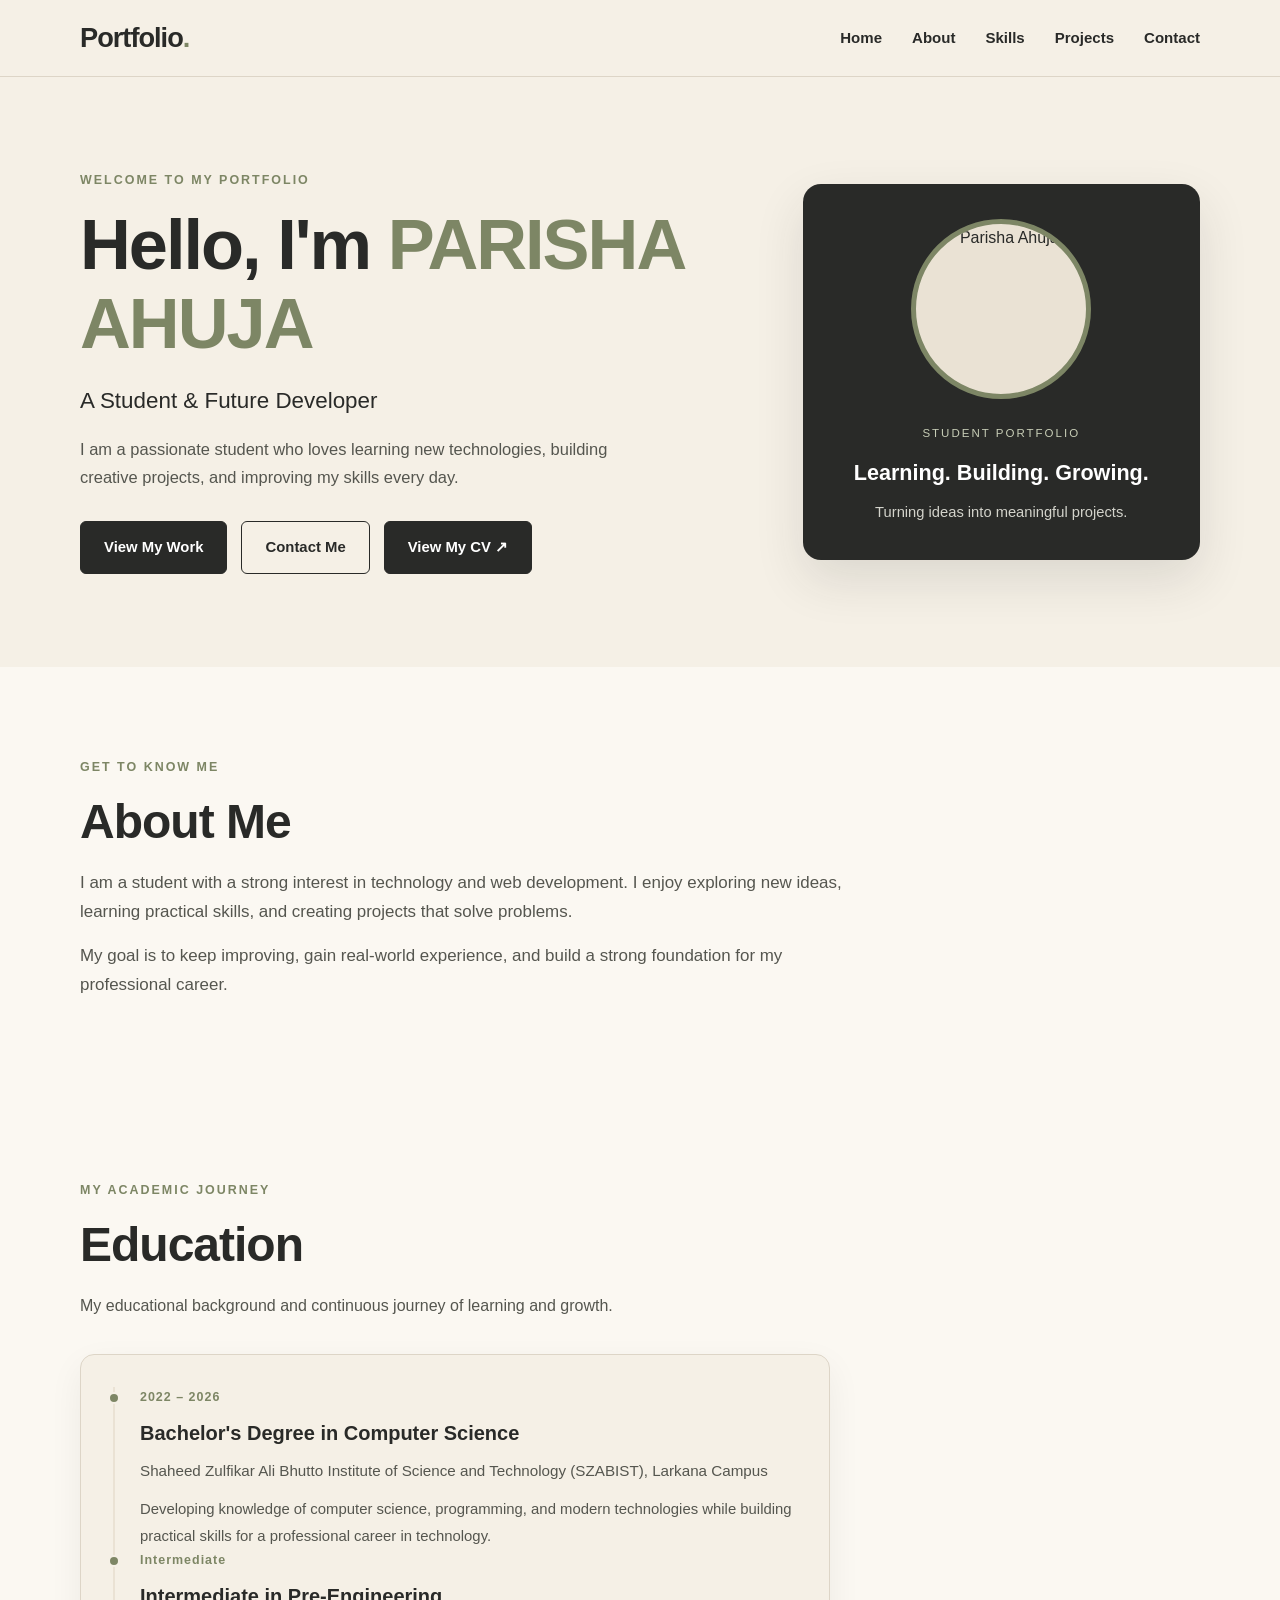
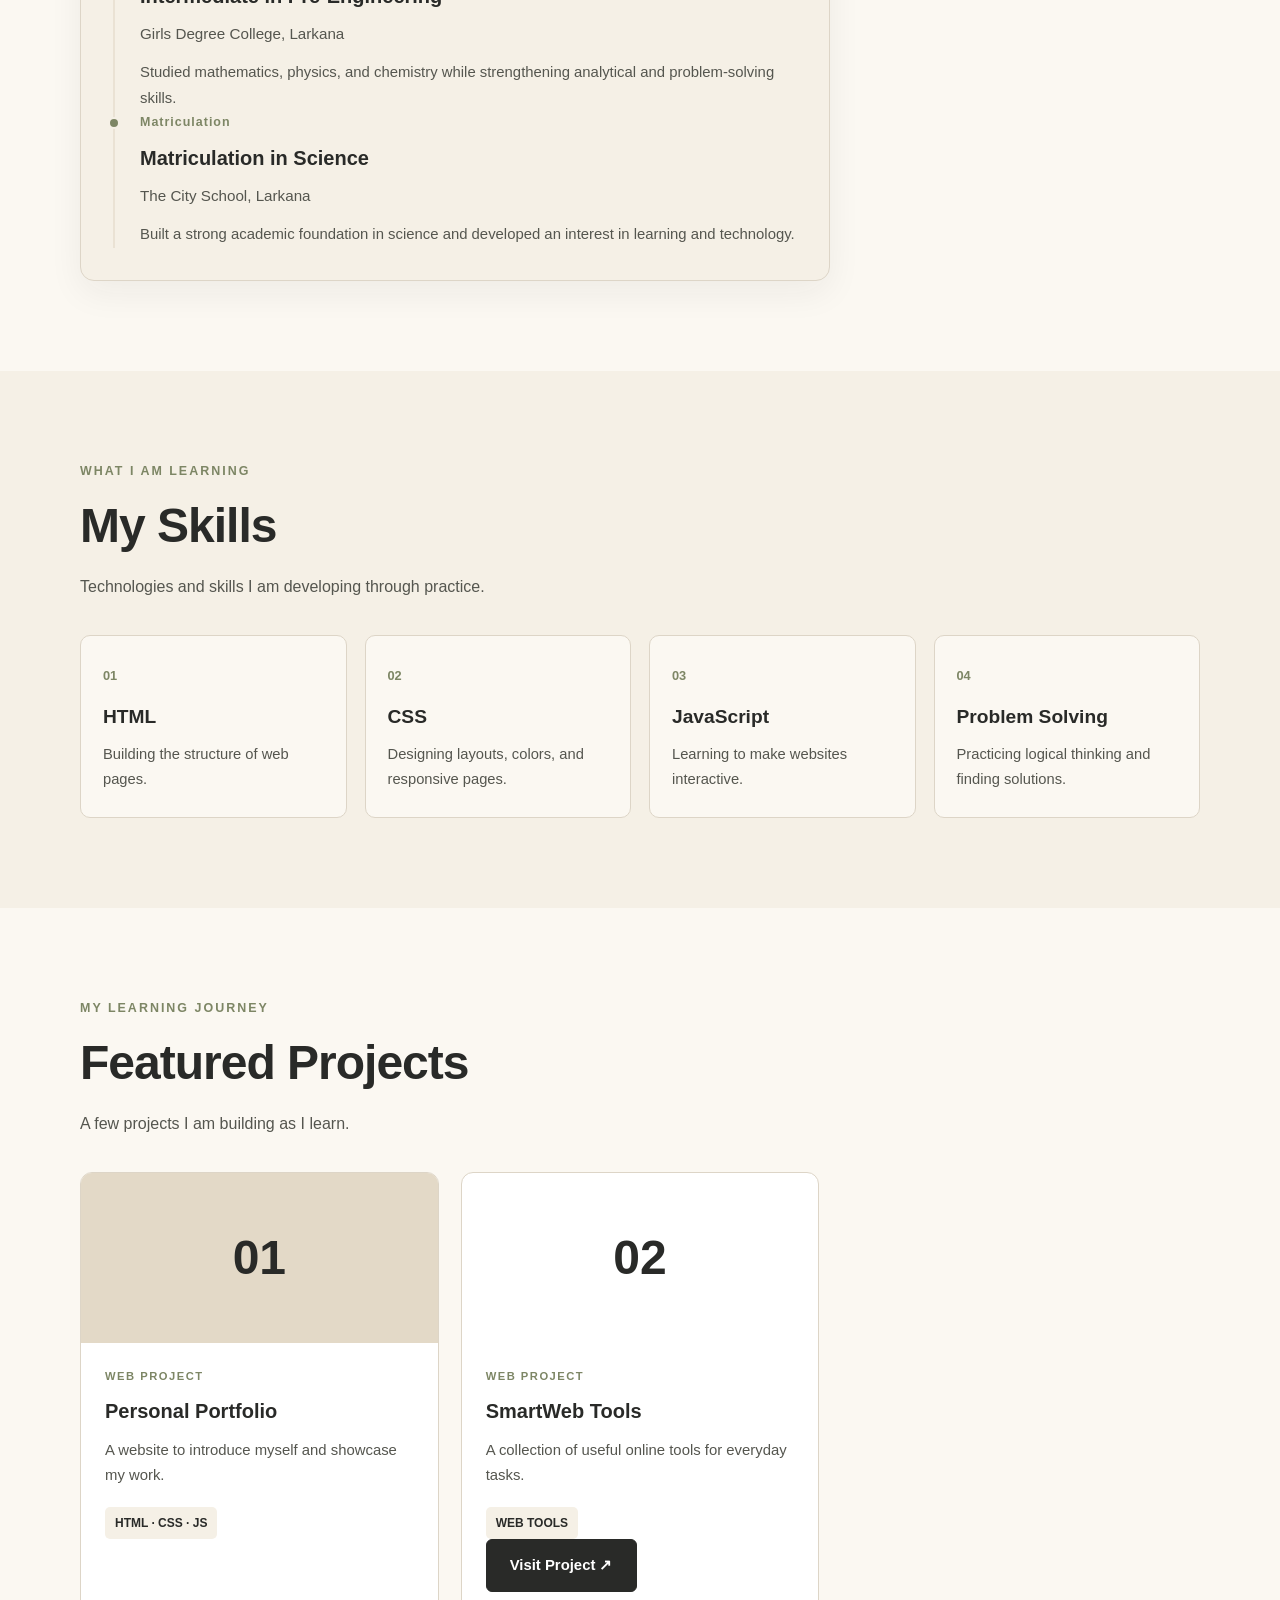
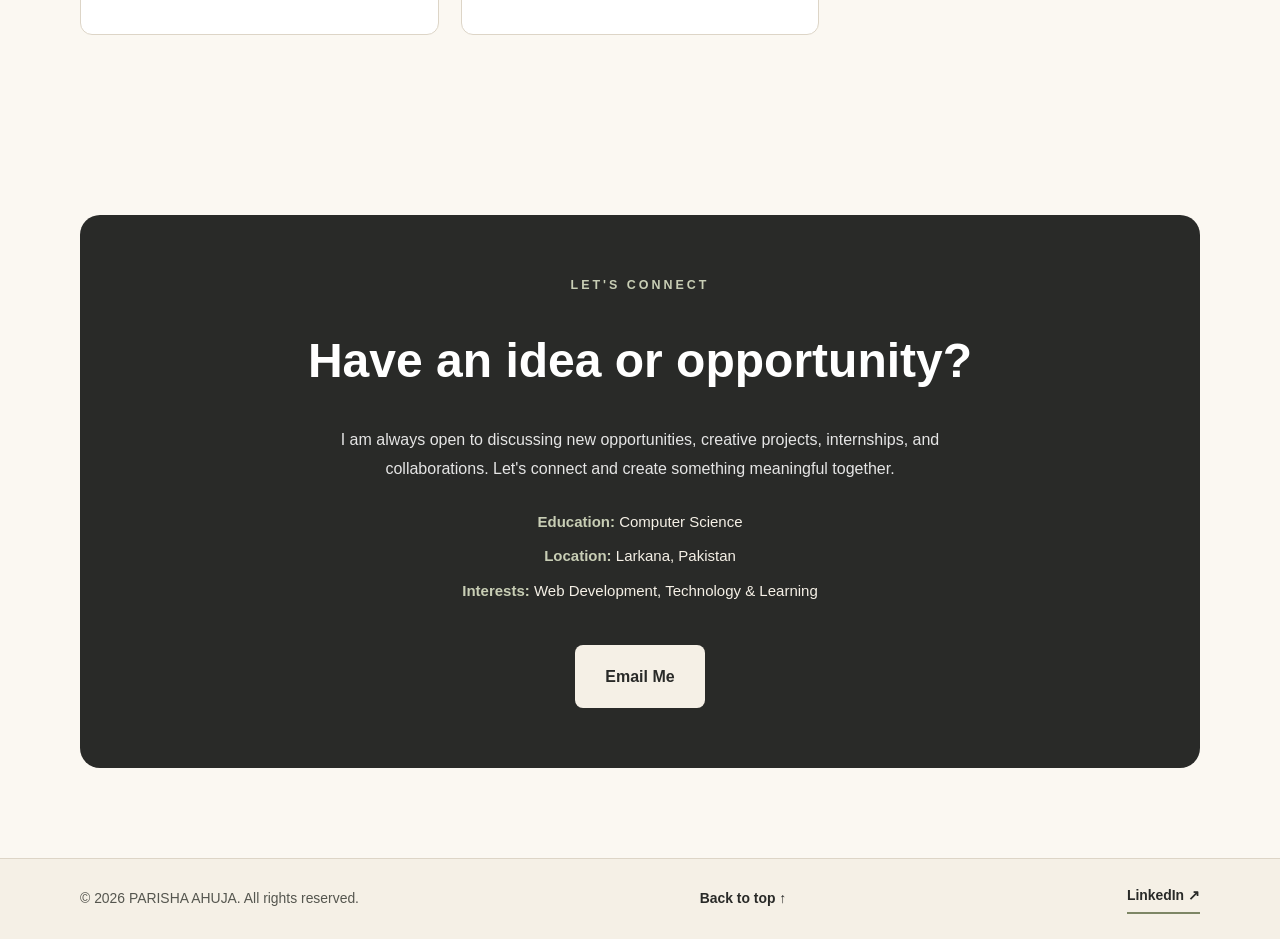
==== index.html @ 5fcaf06e "Update index.html" ====
<!DOCTYPE html>
<html lang="en">
<head>
  <meta charset="UTF-8">
  <meta name="viewport" content="width=device-width, initial-scale=1.0">

  <title>Your Name | Student Portfolio</title>
  <meta name="description" content="Welcome to my student portfolio. Explore my skills, projects and learning journey.">

  <link rel="stylesheet" href="style.css">
  <script src="script.js" defer></script>
</head>
<body>

  <!-- Navigation -->
  <header class="header">
    <nav class="navbar container">
      <a href="#home" class="logo">Portfolio<span>.</span></a>

      <button class="menu-toggle" id="menu-toggle"
        aria-label="Open navigation menu"
        aria-expanded="false"
        aria-controls="nav-links">
        ☰
      </button>

      <ul class="nav-links" id="nav-links">
        <li><a href="#home">Home</a></li>
        <li><a href="#about">About</a></li>
        <li><a href="#skills">Skills</a></li>
        <li><a href="#projects">Projects</a></li>
        <li><a href="#contact">Contact</a></li>
      </ul>
    </nav>
  </header>

  <main>
   

<!-- Hero Section -->
<section class="hero container" id="home">

  <div class="hero-content">
    <p class="eyebrow">WELCOME TO MY PORTFOLIO</p>

    <h1>Hello, I'm <span>PARISHA AHUJA</span></h1>

    <h2>A Student &amp; Future Developer</h2>

    <p class="hero-description">
      I am a passionate student who loves learning new technologies,
      building creative projects, and improving my skills every day.
    </p>

    <div class="hero-buttons">
      <a href="#projects" class="btn btn-dark">View My Work</a>

      <a href="#contact" class="btn btn-outline">Contact Me</a>

      
<a href="cv.pdf" class="btn btn-dark" target="_blank" rel="noopener noreferrer">
  View My CV ↗
</a>

    </div>
  </div>

  <div class="hero-card">
    <div class="profile-placeholder">
      <img
        src="images/profile.png"
        alt="Parisha Ahuja"
        class="profile-photo"
      >
    </div>

    <p class="card-label">STUDENT PORTFOLIO</p>
    <h3>Learning. Building. Growing.</h3>
    <p>Turning ideas into meaningful projects.</p>
  </div>

</section>


    <!-- About Section -->
    <section class="section section-light" id="about">
      <div class="container">
        <p class="eyebrow">GET TO KNOW ME</p>
        <h2 class="section-title">About Me</h2>

        <div class="about-content">
          <p>
            I am a student with a strong interest in technology and
            web development. I enjoy exploring new ideas, learning
            practical skills, and creating projects that solve problems.
          </p>
          <p>
            My goal is to keep improving, gain real-world experience,
            and build a strong foundation for my professional career.
          </p>
        </div>
      </div>
    </section>


    
<!-- Education Section -->

<section class="section section-light" id="education">
  <div class="container">

    <p class="eyebrow">MY ACADEMIC JOURNEY</p>
    <h2 class="section-title">Education</h2>
    <p class="section-intro">
      My educational background and continuous journey of learning and growth.
    </p>

    <div class="education-card">

      <!-- Bachelor's Degree -->
      <div class="education-item">
        <div class="education-dot"></div>

        <div class="education-details">
          <p class="education-period">2022 – 2026</p>

          <h3>Bachelor's Degree in Computer Science</h3>

          <p class="education-school">
            Shaheed Zulfikar Ali Bhutto Institute of Science and Technology (SZABIST),
            Larkana Campus
          </p>

          <p class="education-description">
            Developing knowledge of computer science, programming,
            and modern technologies while building practical skills
            for a professional career in technology.
          </p>
        </div>
      </div>

      <!-- Intermediate -->
      <div class="education-item">
        <div class="education-dot"></div>

        <div class="education-details">
          <p class="education-period">Intermediate</p>

          <h3>Intermediate in Pre-Engineering</h3>

          <p class="education-school">
            Girls Degree College, Larkana
          </p>

          <p class="education-description">
            Studied mathematics, physics, and chemistry while
            strengthening analytical and problem-solving skills.
          </p>
        </div>
      </div>

      <!-- Matriculation -->
      <div class="education-item">
        <div class="education-dot"></div>

        <div class="education-details">
          <p class="education-period">Matriculation</p>

          <h3>Matriculation in Science</h3>

          <p class="education-school">
            The City School, Larkana
          </p>

          <p class="education-description">
            Built a strong academic foundation in science and
            developed an interest in learning and technology.
          </p>
        </div>
      </div>

    </div>
  </div>
</section>



    <!-- Skills Section -->
    <section class="section container" id="skills">
      <p class="eyebrow">WHAT I AM LEARNING</p>
      <h2 class="section-title">My Skills</h2>
      <p class="section-intro">
        Technologies and skills I am developing through practice.
      </p>

      <div class="skills-grid">
        <article class="skill-card">
          <span class="skill-number">01</span>
          <h3>HTML</h3>
          <p>Building the structure of web pages.</p>
        </article>

        <article class="skill-card">
          <span class="skill-number">02</span>
          <h3>CSS</h3>
          <p>Designing layouts, colors, and responsive pages.</p>
        </article>

        <article class="skill-card">
          <span class="skill-number">03</span>
          <h3>JavaScript</h3>
          <p>Learning to make websites interactive.</p>
        </article>

        <article class="skill-card">
          <span class="skill-number">04</span>
          <h3>Problem Solving</h3>
          <p>Practicing logical thinking and finding solutions.</p>
        </article>
      </div>
    </section>

    <!-- Projects Section -->
    <section class="section section-light" id="projects">
      <div class="container">
        <p class="eyebrow">MY LEARNING JOURNEY</p>
        <h2 class="section-title">Featured Projects</h2>
        <p class="section-intro">
          A few projects I am building as I learn.
        </p>

        <div class="projects-grid">
          <article class="project-card">
            <div class="project-visual visual-one">01</div>
            <div class="project-info">
              <p class="project-type">WEB PROJECT</p>
              <h3>Personal Portfolio</h3>
              <p>A website to introduce myself and showcase my work.</p>
              <span class="project-tag">HTML · CSS · JS</span>
            </div>
          </article>

<article class="project-card">
  <div class="project-visual visual-four">02</div>
  <div class="project-info">
    <p class="project-type">WEB PROJECT</p>
    <h3>SmartWeb Tools</h3>
    <p>A collection of useful online tools for everyday tasks.</p>
    <span class="project-tag">WEB TOOLS</span>
    <p>
      <a href="https://smarttoolweb.netlify.app/"
         target="_blank"
         rel="noopener noreferrer"
         class="btn btn-dark">
        Visit Project ↗
      </a>
    </p>
  </div>
</article>

          </article>
        </div>
      </div>
    </section>

   
<!-- Contact Section -->
<section class="section section-light" id="contact">
  <div class="container">

    <div class="contact-box">
      <p class="eyebrow">LET'S CONNECT</p>

      <h2>Have an idea or opportunity?</h2>

      <p class="contact-description">
        I am always open to discussing new opportunities,
        creative projects, internships, and collaborations.
        Let's connect and create something meaningful together.
      </p>

      <div class="contact-details">
        <p><strong>Education:</strong> Computer Science</p>
        <p><strong>Location:</strong> Larkana, Pakistan</p>
        <p><strong>Interests:</strong> Web Development, Technology & Learning</p>
      </div>

      <a href="mailto:parishaahuja8@gmail.com" class="contact-button">
        Email Me
      </a>
    </div>

  </div>
</section>

  </main>

  <!-- Footer -->
  <footer class="footer">
    <div class="container footer-content">
      <p>© <span id="year"></span> PARISHA AHUJA. All rights reserved.</p>
      <a href="#home">Back to top ↑</a>
      
<a
  href="https://www.linkedin.com/in/parisha-ahuja-782a882a6"
  target="_blank"
  rel="noopener noreferrer"
  class="social-link"
>
  LinkedIn ↗
</a>

    </div>
  </footer>

</body>
</html>
---- style.css ----
/* ---------- Color Palette ---------- */
:root {
  --cream: #F5F0E6;
  --cream-dark: #EAE2D4;
  --charcoal: #292A28;
  --text: #55564F;
  --olive: #7D8665;
  --white: #FFFFFF;
  --border: #DDD5C7;
}

/* ---------- Basic Reset ---------- */
* {
  margin: 0;
  padding: 0;
  box-sizing: border-box;
}

html {
  scroll-behavior: smooth;
  scroll-padding-top: 85px;
}

body {
  font-family: Arial, Helvetica, sans-serif;
  background: var(--cream);
  color: var(--charcoal);
  line-height: 1.7;
}

a {
  color: inherit;
  text-decoration: none;
}

ul {
  list-style: none;
}

.container {
  width: min(1120px, 90%);
  margin: 0 auto;
}

.section {
  padding: 90px 0;
}

.section-light {
  background: #FBF8F2;
}

/* ---------- Navigation ---------- */
.header {
  position: sticky;
  top: 0;
  z-index: 100;
  background: rgba(245, 240, 230, 0.96);
  border-bottom: 1px solid var(--border);
}

.navbar {
  min-height: 76px;
  display: flex;
  align-items: center;
  justify-content: space-between;
  gap: 24px;
}

.logo {
  font-size: 1.7rem;
  font-weight: 800;
  letter-spacing: -1px;
}

.logo span,
.hero h1 span {
  color: var(--olive);
}

.nav-links {
  display: flex;
  align-items: center;
  gap: 30px;
}

.nav-links a {
  font-size: 0.94rem;
  font-weight: 600;
  transition: color 0.2s;
}

.nav-links a:hover {
  color: var(--olive);
}

.menu-toggle {
  display: none;
  background: none;
  border: 0;
  font-size: 1.8rem;
  color: var(--charcoal);
  cursor: pointer;
}

/* ---------- Hero ---------- */
.hero {
  min-height: 590px;
  display: grid;
  grid-template-columns: 1.25fr 0.75fr;
  align-items: center;
  gap: 60px;
  padding-top: 65px;
  padding-bottom: 65px;
}

.eyebrow {
  color: var(--olive);
  font-size: 0.78rem;
  font-weight: 800;
  letter-spacing: 2px;
  margin-bottom: 15px;
}

.hero h1 {
  font-size: clamp(2.7rem, 5.5vw, 4.6rem);
  line-height: 1.12;
  letter-spacing: -2px;
  margin-bottom: 18px;
}

.hero h2 {
  font-size: 1.4rem;
  font-weight: 500;
  margin-bottom: 15px;
}

.hero-description {
  max-width: 540px;
  color: var(--text);
  font-size: 1.03rem;
}

.hero-buttons {
  display: flex;
  flex-wrap: wrap;
  gap: 14px;
  margin-top: 30px;
}

.btn {
  display: inline-flex;
  justify-content: center;
  align-items: center;
  padding: 13px 23px;
  border-radius: 6px;
  font-size: 0.93rem;
  font-weight: 700;
  border: 1px solid var(--charcoal);
  transition: transform 0.2s, background 0.2s;
}

.btn:hover {
  transform: translateY(-2px);
}

.btn-dark {
  background: var(--charcoal);
  color: var(--white);
}

.btn-dark:hover {
  background: var(--olive);
  border-color: var(--olive);
}

.btn-outline {
  background: transparent;
}

.btn-outline:hover {
  background: var(--cream-dark);
}

/* ---------- Profile Card ---------- */
.hero-card {
  background: var(--charcoal);
  color: var(--white);
  border-radius: 18px;
  padding: 35px;
  text-align: center;
  box-shadow: 0 20px 50px rgba(41, 42, 40, 0.12);
}

.profile-placeholder {
  width: 155px;
  height: 155px;
  margin: 0 auto 25px;
  border-radius: 50%;
  display: grid;
  place-items: center;
  background: var(--cream-dark);
  color: var(--charcoal);
  border: 6px solid rgba(255, 255, 255, 0.12);
}
.profile-placeholder {
  width: 180px;
  height: 180px;
  margin: 0 auto 25px;
  border-radius: 50%;
  overflow: hidden;
  background: var(--cream-dark);
  border: 5px solid var(--olive);
}

.profile-photo {
  width: 100%;
  height: 100%;
  display: block;
  object-fit: cover;
  object-position: center;
}
.profile-placeholder span {
  font-size: 3rem;
  font-weight: 800;
}

.card-label {
  color: #C7CDB6;
  font-size: 0.72rem;
  letter-spacing: 2px;
  margin-bottom: 12px;
}

.hero-card h3 {
  font-size: 1.35rem;
  margin-bottom: 8px;
}

.hero-card > p:last-child {
  color: #D3D3CB;
  font-size: 0.92rem;
}

/* ---------- Section Headings ---------- */
.section-title {
  font-size: clamp(2rem, 4vw, 3rem);
  line-height: 1.2;
  letter-spacing: -1px;
  margin-bottom: 18px;
}

.section-intro {
  color: var(--text);
  margin-bottom: 35px;
}

/* ---------- About ---------- */
.about-content {
  max-width: 780px;
  color: var(--text);
  font-size: 1.06rem;
}

.about-content p + p {
  margin-top: 16px;
}

/* ---------- Skills ---------- */
.skills-grid {
  display: grid;
  grid-template-columns: repeat(4, minmax(0, 1fr));
  gap: 18px;
}

.skill-card {
  padding: 25px 22px;
  border: 1px solid var(--border);
  background: #FBF8F2;
  border-radius: 10px;
  transition: transform 0.2s, box-shadow 0.2s;
}

.skill-card:hover,
.project-card:hover {
  transform: translateY(-5px);
  box-shadow: 0 14px 35px rgba(41, 42, 40, 0.08);
}

.skill-number {
  color: var(--olive);
  font-size: 0.8rem;
  font-weight: 800;
}

.skill-card h3 {
  margin: 13px 0 8px;
  font-size: 1.2rem;
}

.skill-card p {
  color: var(--text);
  font-size: 0.92rem;
}

/* ---------- Projects ---------- */
.projects-grid {
  display: grid;
  grid-template-columns: repeat(3, minmax(0, 1fr));
  gap: 22px;
}

.project-card {
  overflow: hidden;
  background: var(--white);
  border: 1px solid var(--border);
  border-radius: 12px;
  transition: transform 0.2s, box-shadow 0.2s;
}

.project-visual {
  min-height: 170px;
  display: grid;
  place-items: center;
  font-size: 3rem;
  font-weight: 800;
  color: var(--charcoal);
}

.visual-one {
  background: #E3D9C7;
}

.visual-two {
  background: #DDE0D2;
}

.visual-three {
  background: #E8D9D0;
}

.project-info {
  padding: 24px;
}

.project-type {
  font-size: 0.7rem;
  font-weight: 800;
  color: var(--olive);
  letter-spacing: 1.5px;
  margin-bottom: 8px;
}

.project-info h3 {
  font-size: 1.25rem;
  margin-bottom: 10px;
}

.project-info > p:not(.project-type) {
  color: var(--text);
  font-size: 0.93rem;
  margin-bottom: 18px;
}

.project-tag {
  display: inline-block;
  background: var(--cream);
  padding: 6px 10px;
  border-radius: 5px;
  font-size: 0.75rem;
  font-weight: 700;
}

/* ---------- Contact ---------- */
.contact-panel {
  padding: 55px 30px;
  border-radius: 16px;
  background: var(--charcoal);
  color: var(--white);
  text-align: center;
}

.contact-panel .eyebrow {
  color: #C7CDB6;
}

.contact-panel h2 {
  font-size: clamp(1.8rem, 4vw, 2.7rem);
  line-height: 1.25;
  margin-bottom: 15px;
}

.contact-panel > p:not(.eyebrow) {
  color: #D3D3CB;
  margin-bottom: 25px;
}

.btn-light {
  background: var(--cream);
  color: var(--charcoal);
  border-color: var(--cream);
}

.btn-light:hover {
  background: #FFFFFF;
}

/* ---------- Footer ---------- */
.footer {
  border-top: 1px solid var(--border);
  padding: 25px 0;
}

.footer-content {
  display: flex;
  justify-content: space-between;
  align-items: center;
  gap: 16px;
  color: var(--text);
  font-size: 0.87rem;
}

.footer a {
  color: var(--charcoal);
  font-weight: 700;
}

/* ---------- Tablet ---------- */
@media (max-width: 900px) {
  .hero {
    grid-template-columns: 1fr 0.8fr;
    gap: 30px;
  }

  .hero-card {
    padding: 25px 18px;
  }

  .skills-grid {
    grid-template-columns: repeat(2, minmax(0, 1fr));
  }

  .projects-grid {
    grid-template-columns: repeat(2, minmax(0, 1fr));
  }
}

/* ---------- Mobile ---------- */
@media (max-width: 640px) {
  .section {
    padding: 65px 0;
  }

  .navbar {
    min-height: 68px;
  }

  .menu-toggle {
    display: block;
  }

  .nav-links {
    display: none;
    position: absolute;
    top: 68px;
    left: 0;
    right: 0;
    padding: 20px 5%;
    background: var(--cream);
    border-bottom: 1px solid var(--border);
    flex-direction: column;
    align-items: flex-start;
    gap: 18px;
  }

  .nav-links.open {
    display: flex;
  }

  .hero {
    min-height: auto;
    grid-template-columns: 1fr;
    gap: 35px;
    padding-top: 60px;
    padding-bottom: 60px;
  }

  .hero h1 {
    letter-spacing: -1px;
  }

  .hero-card {
    max-width: 380px;
    width: 100%;
    margin: 0 auto;
  }

  .skills-grid,
  .projects-grid {
    grid-template-columns: 1fr;
  }

  .project-visual {
    min-height: 145px;
  }

  .contact-panel {
    padding: 40px 22px;
  }

  .footer-content {
    flex-direction: column;
    text-align: center;
  }
}

/* ---------- Reduced Motion ---------- */
@media (prefers-reduced-motion: reduce) {
  html {
    scroll-behavior: auto;
  }

  *,
  *::before,
  *::after {
    transition-duration: 0.01ms !important;
  }
}




/* ---------- Education Section ---------- */
#education .education-card {
  max-width: 750px;
  padding: 32px;
  background: var(--cream);
  border: 1px solid var(--border);
  border-radius: 14px;
  box-shadow: 0 12px 35px rgba(41, 42, 40, 0.06);
}

#education .education-item {
  position: relative;
  padding-left: 25px;
  border-left: 2px solid var(--cream-dark);
}

#education .education-dot {
  position: absolute;
  top: 5px;
  left: -7px;
  width: 12px;
  height: 12px;
  border-radius: 50%;
  background: var(--olive);
  border: 2px solid var(--cream);
}

#education .education-period {
  margin-bottom: 8px;
  color: var(--olive);
  font-size: 0.78rem;
  font-weight: 800;
  letter-spacing: 1px;
}

#education .education-details h3 {
  margin-bottom: 8px;
  font-size: 1.25rem;
  color: var(--charcoal);
}

#education .education-school {
  margin-bottom: 12px;
  color: var(--text);
  font-size: 0.95rem;
}

#education .education-description {
  color: var(--text);
  font-size: 0.93rem;
  line-height: 1.8;
}

@media (max-width: 640px) {
  #education .education-card {
    padding: 24px 20px;
  }
}


/* Additional Contact Details */
.contact-details {
  margin: 24px auto;
  color: #F5F0E6;
  line-height: 1.9;
  font-size: 15px;
}

.contact-details p {
  margin: 6px 0;
}

.contact-details strong {
  color: #C8CEB5;
}

.contact-description {
  max-width: 650px;
  margin: 20px auto;
  line-height: 1.8;
}


/* Contact Section Fix */
#contact .contact-box {
  background-color: #292A28;
  color: #F5F0E6;
  text-align: center;
  padding: 60px 30px;
  border-radius: 20px;
  width: 100%;
  box-sizing: border-box;
}

#contact .contact-box .eyebrow {
  color: #C8CEB5;
  letter-spacing: 3px;
  font-weight: bold;
}

#contact .contact-box h2 {
  color: #FFFFFF;
  font-size: clamp(28px, 4vw, 48px);
  margin: 24px 0;
}

#contact .contact-box .contact-description {
  color: #E5E5E5;
  max-width: 700px;
  margin: 20px auto;
  line-height: 1.8;
}

#contact .contact-details {
  color: #F5F0E6;
  margin: 24px auto;
  line-height: 1.9;
}

#contact .contact-details strong {
  color: #C8CEB5;
}

#contact .contact-box .contact-button {
  display: inline-block;
  background: #F5F0E6;
  color: #292A28;
  text-decoration: none;
  padding: 18px 30px;
  border-radius: 8px;
  font-weight: bold;
  margin-top: 16px;
  transition: 0.3s ease;
}

#contact .contact-box .contact-button:hover {
  background: #C8CEB5;
  transform: translateY(-2px);
}

@media (max-width: 600px) {
  #contact .contact-box {
    padding: 40px 20px;
  }

  #contact .contact-box h2 {
    font-size: 30px;
  }
}



.social-link {
  display: inline-block;
  color: #292A28;
  font-weight: 600;
  text-decoration: none;
  border-bottom: 2px solid #7D8665;
  padding-bottom: 4px;
  transition: 0.3s ease;
}

.social-link:hover {
  color: #7D8665;
}
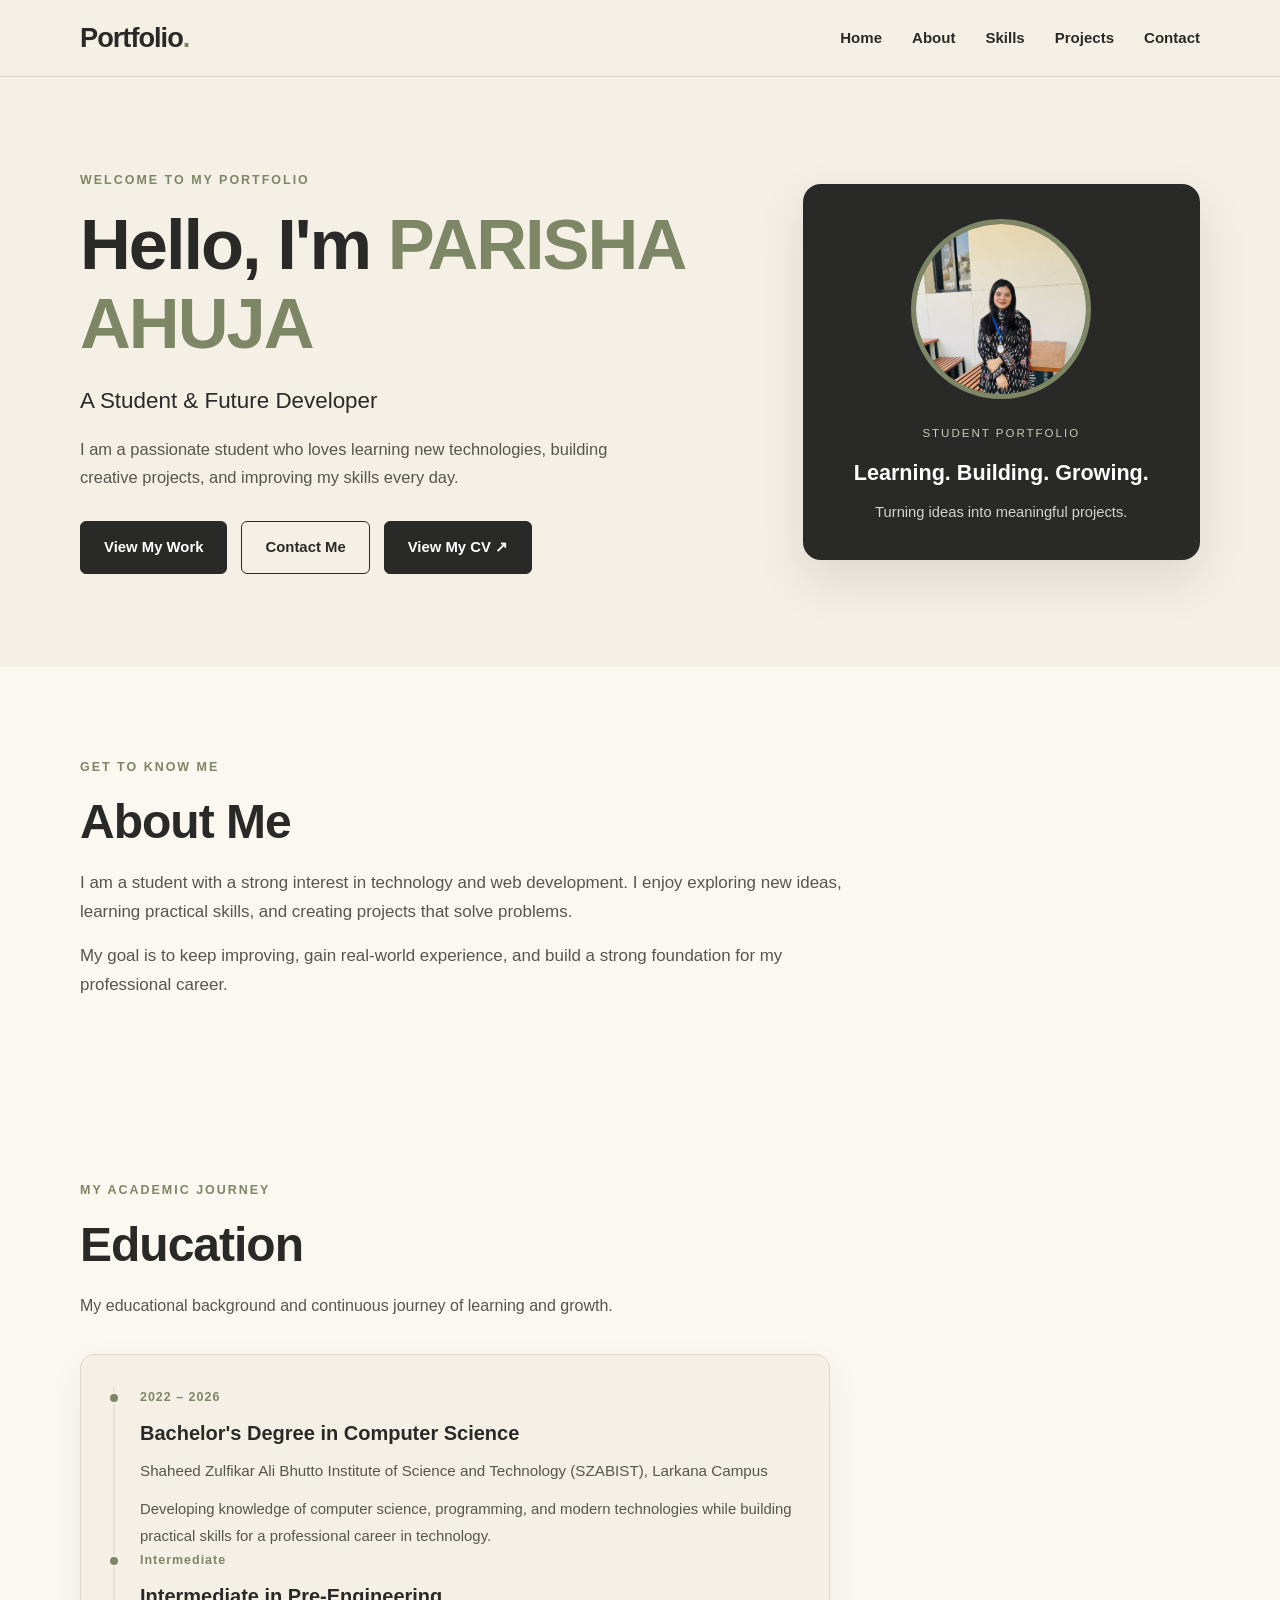
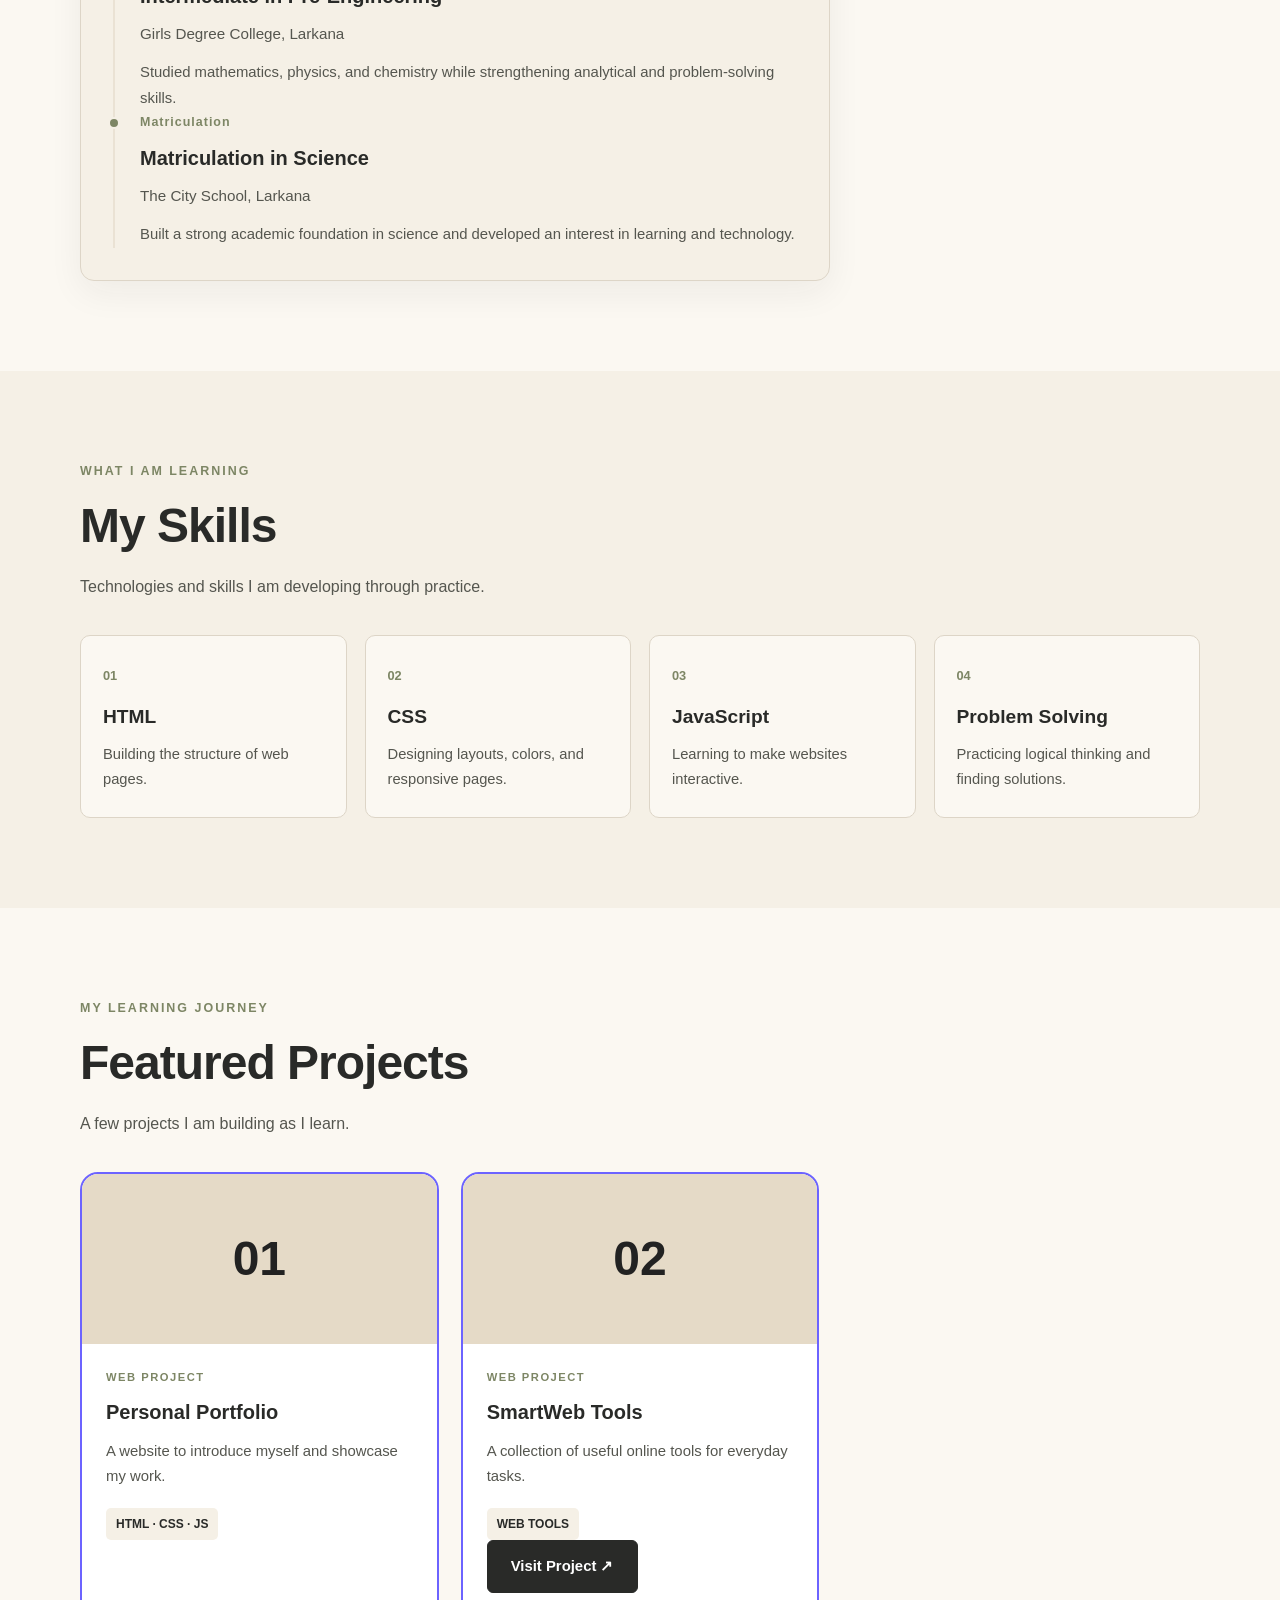
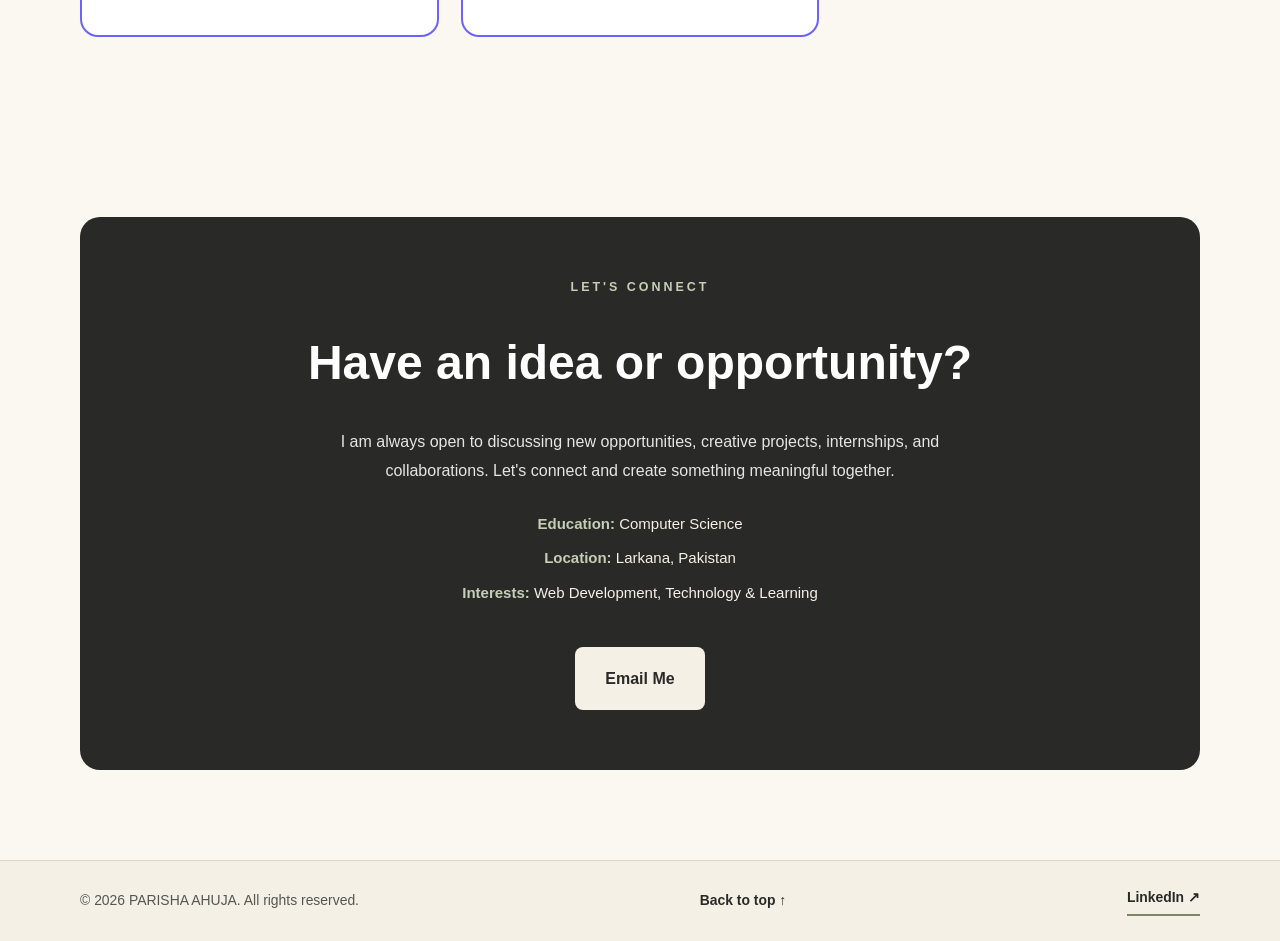
==== commit b9123c9e: "Restore index.html content" ====
--- a/index.html
+++ b/index.html
@@ -69,7 +69,7 @@
   <div class="hero-card">
     <div class="profile-placeholder">
       <img
-        src="images/profile.png"
+        src="profile.png"
         alt="Parisha Ahuja"
         class="profile-photo"
       >
--- a/style.css
+++ b/style.css
@@ -105,6 +105,8 @@
 }
 
 /* ---------- Hero ---------- */
+
+
 .hero {
   min-height: 590px;
   display: grid;
@@ -114,6 +116,18 @@
   padding-top: 65px;
   padding-bottom: 65px;
 }
+
+.hero-content {
+  grid-column: 1;
+  min-width: 0;
+}
+
+.hero-card {
+  grid-column: 2;
+  width: 100%;
+  min-width: 0;
+}
+
 
 .eyebrow {
   color: var(--olive);
@@ -696,3 +710,20 @@
 .social-link:hover {
   color: #7D8665;
 }
+
+
+/* Dono project cards ka same design */
+.project-card {
+  background-color: #ffffff;
+  border: 2px solid #6c63ff;
+  border-radius: 18px;
+}
+
+/* Dono project numbers ka same background */
+.visual-one,
+.visual-two,
+.visual-three,
+.visual-four {
+  background-color: #e5dac7;
+  color: #222222;
+}
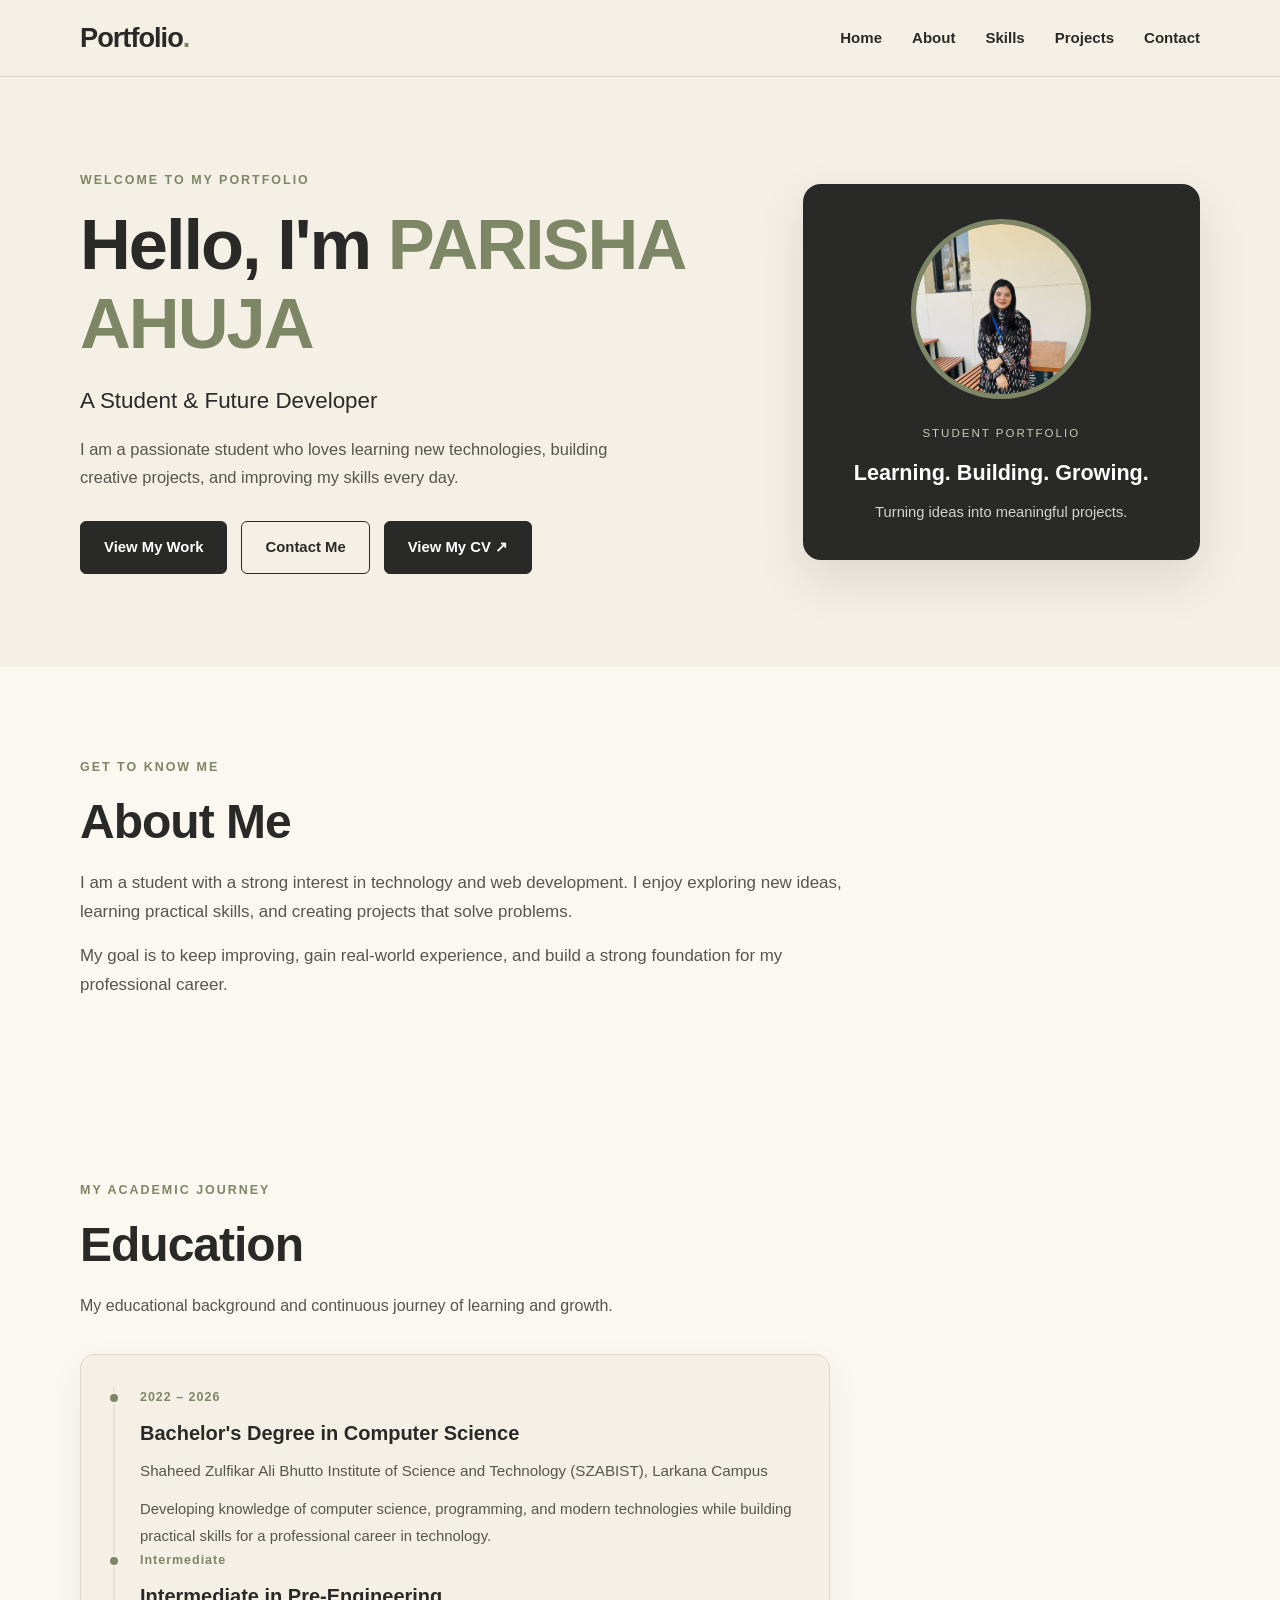
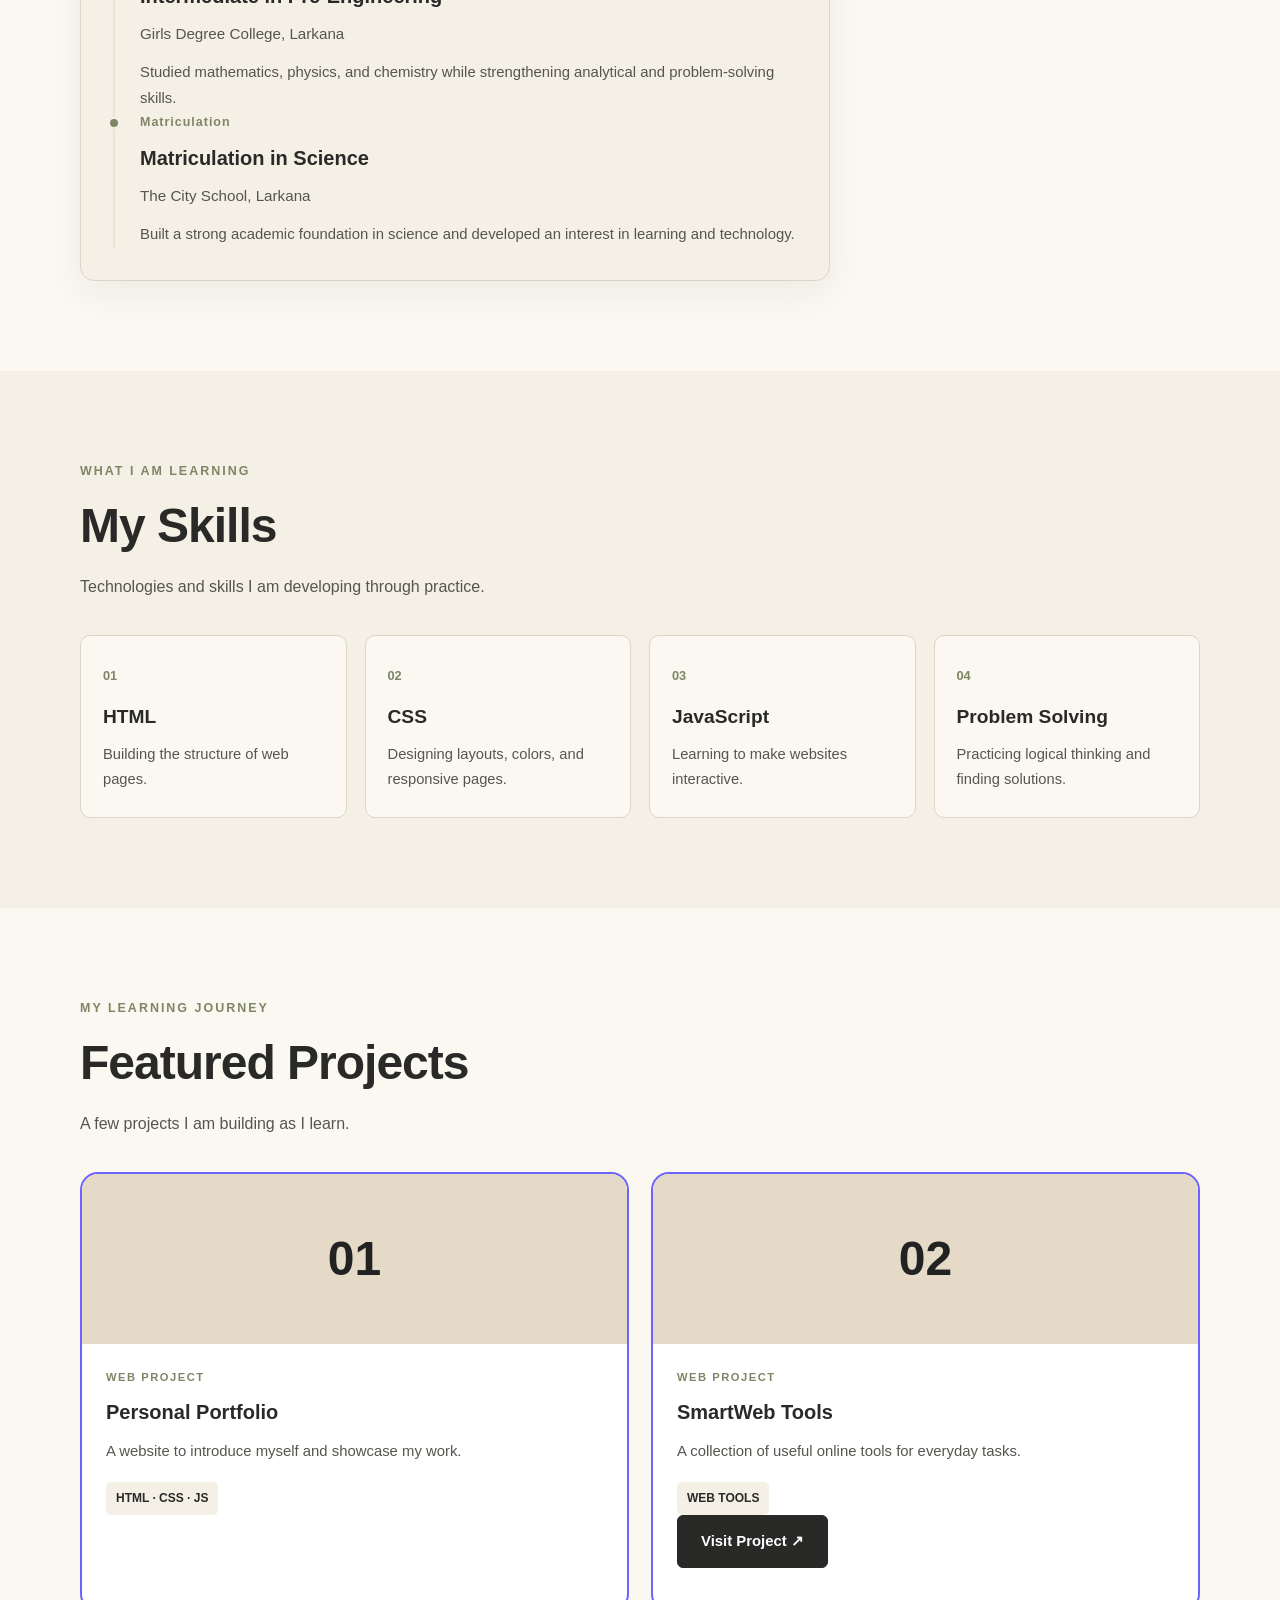
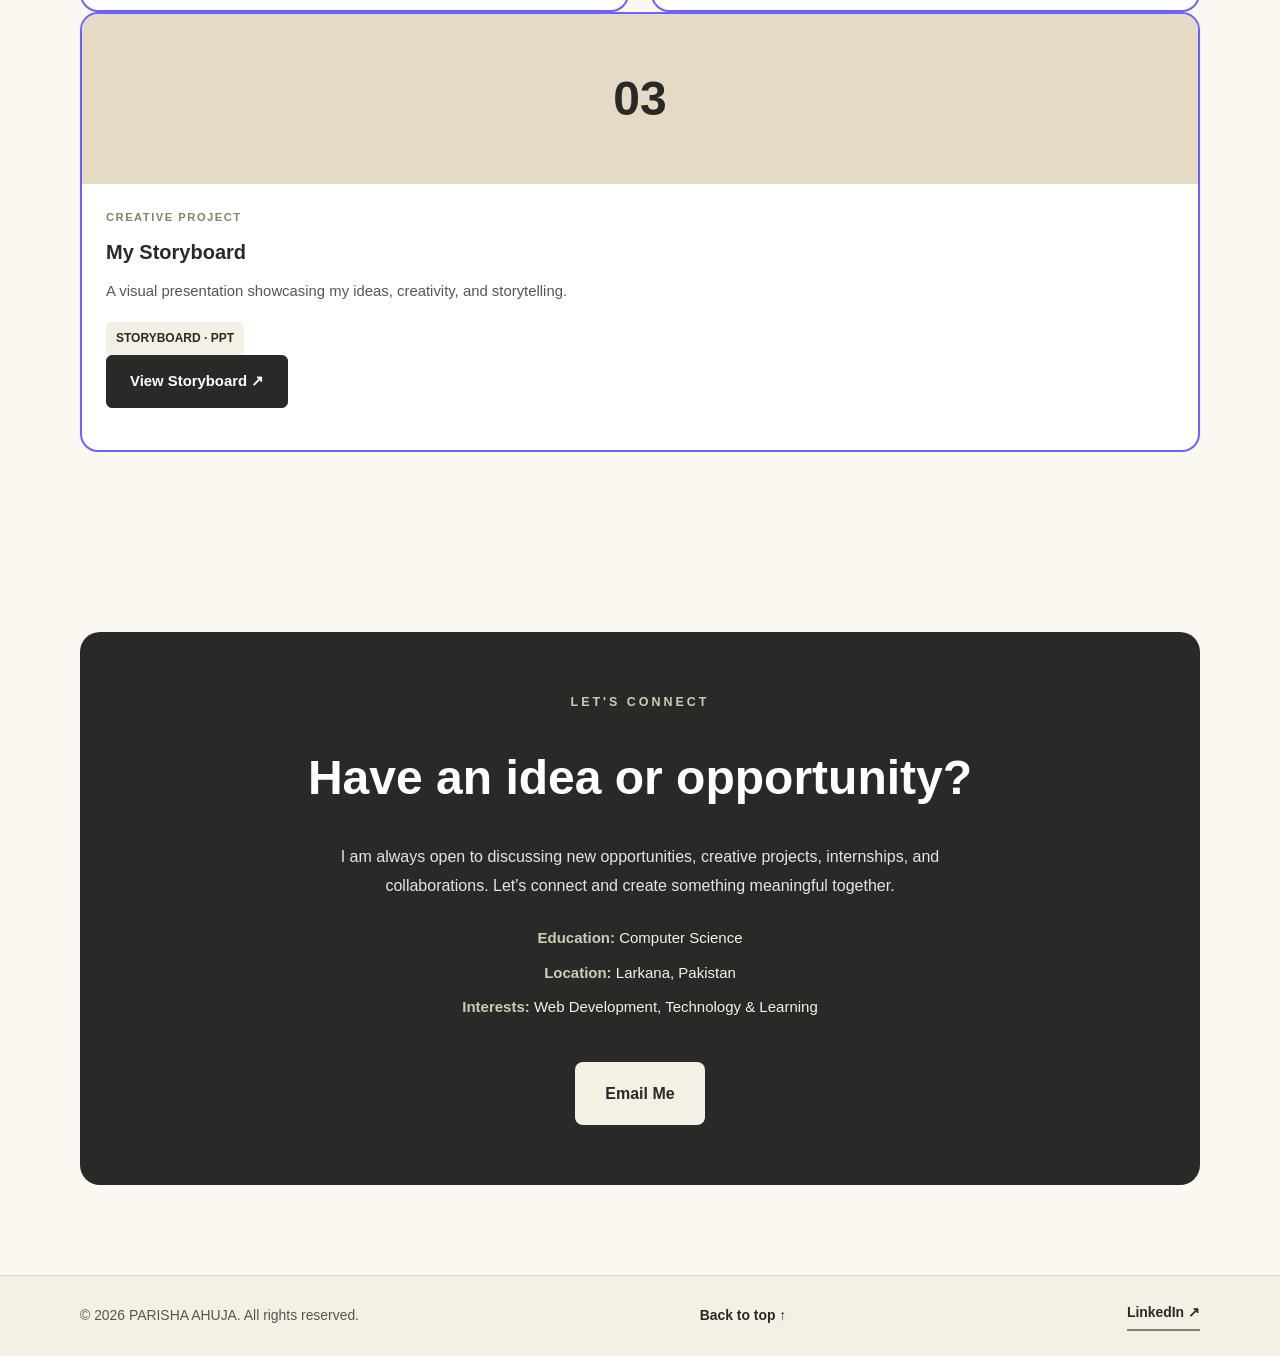
==== commit 3683349b: "Update index.html" ====
--- a/index.html
+++ b/index.html
@@ -5,7 +5,7 @@
   <meta charset="UTF-8">
   <meta name="viewport" content="width=device-width, initial-scale=1.0">
 
-  <title>Your Name | Student Portfolio</title>
+  <title>Parisha Ahuja | Student Portfolio</title>
   <meta name="description" content="Welcome to my student portfolio. Explore my skills, projects and learning journey.">
 
   <link rel="stylesheet" href="style.css">
@@ -102,8 +102,6 @@
         </div>
       </div>
     </section>
-
-
     
 <!-- Education Section -->
 
@@ -258,9 +256,34 @@
     </p>
   </div>
 </article>
-
-          </article>
-        </div>
+        </div>
+
+        
+<article class="project-card">
+  <div class="project-visual visual-three">03</div>
+
+  <div class="project-info">
+    <p class="project-type">CREATIVE PROJECT</p>
+    <h3>My Storyboard</h3>
+
+    <p>
+      A visual presentation showcasing my ideas,
+      creativity, and storytelling.
+    </p>
+
+    <span class="project-tag">STORYBOARD · PPT</span>
+
+    <p>
+      <a href="storyboard.pdf"
+         target="_blank"
+         rel="noopener noreferrer"
+         class="btn btn-dark">
+        View Storyboard ↗
+      </a>
+    </p>
+  </div>
+</article>
+
       </div>
     </section>
 
--- a/style.css
+++ b/style.css
@@ -727,3 +727,100 @@
   background-color: #e5dac7;
   color: #222222;
 }
+
+
+
+/* Mobile Design Improvements */
+@media (max-width: 640px) {
+  .container {
+    width: 92%;
+  }
+
+  .hero {
+    grid-template-columns: 1fr;
+    gap: 28px;
+    padding-top: 35px;
+    padding-bottom: 35px;
+  }
+
+  .hero h1 {
+    font-size: clamp(2rem, 9vw, 3rem);
+    overflow-wrap: anywhere;
+  }
+
+  .hero-card {
+    width: 100%;
+    max-width: 380px;
+    margin: 0 auto;
+    padding: 25px 18px;
+  }
+
+  .profile-placeholder {
+    width: 150px;
+    height: 150px;
+  }
+
+  .hero-buttons .btn {
+    padding: 11px 14px;
+    font-size: 0.85rem;
+  }
+
+  .section-title {
+    font-size: 2rem;
+  }
+
+  .contact-box {
+    padding: 35px 18px;
+  }
+
+  .footer-content {
+    flex-direction: column;
+    text-align: center;
+  }
+}
+
+
+
+/* Storyboard Project */
+.visual-three {
+  background: #e5dac5;
+  color: #292a28;
+}
+
+
+/* ---------- Featured Projects: Equal Cards ---------- */
+.projects-grid {
+  display: grid;
+  grid-template-columns: repeat(2, minmax(0, 1fr));
+  gap: 22px;
+  align-items: stretch;
+}
+
+.projects-grid .project-card {
+  width: 100%;
+  min-width: 0;
+  height: 100%;
+  display: flex;
+  flex-direction: column;
+  overflow: hidden;
+}
+
+.projects-grid .project-visual {
+  height: 170px;
+  min-height: 170px;
+  flex-shrink: 0;
+  display: grid;
+  place-items: center;
+}
+
+.projects-grid .project-info {
+  flex: 1;
+  padding: 24px;
+}
+
+/* Mobile layout */
+@media (max-width: 640px) {
+  .projects-grid {
+    grid-template-columns: 1fr;
+  }
+}
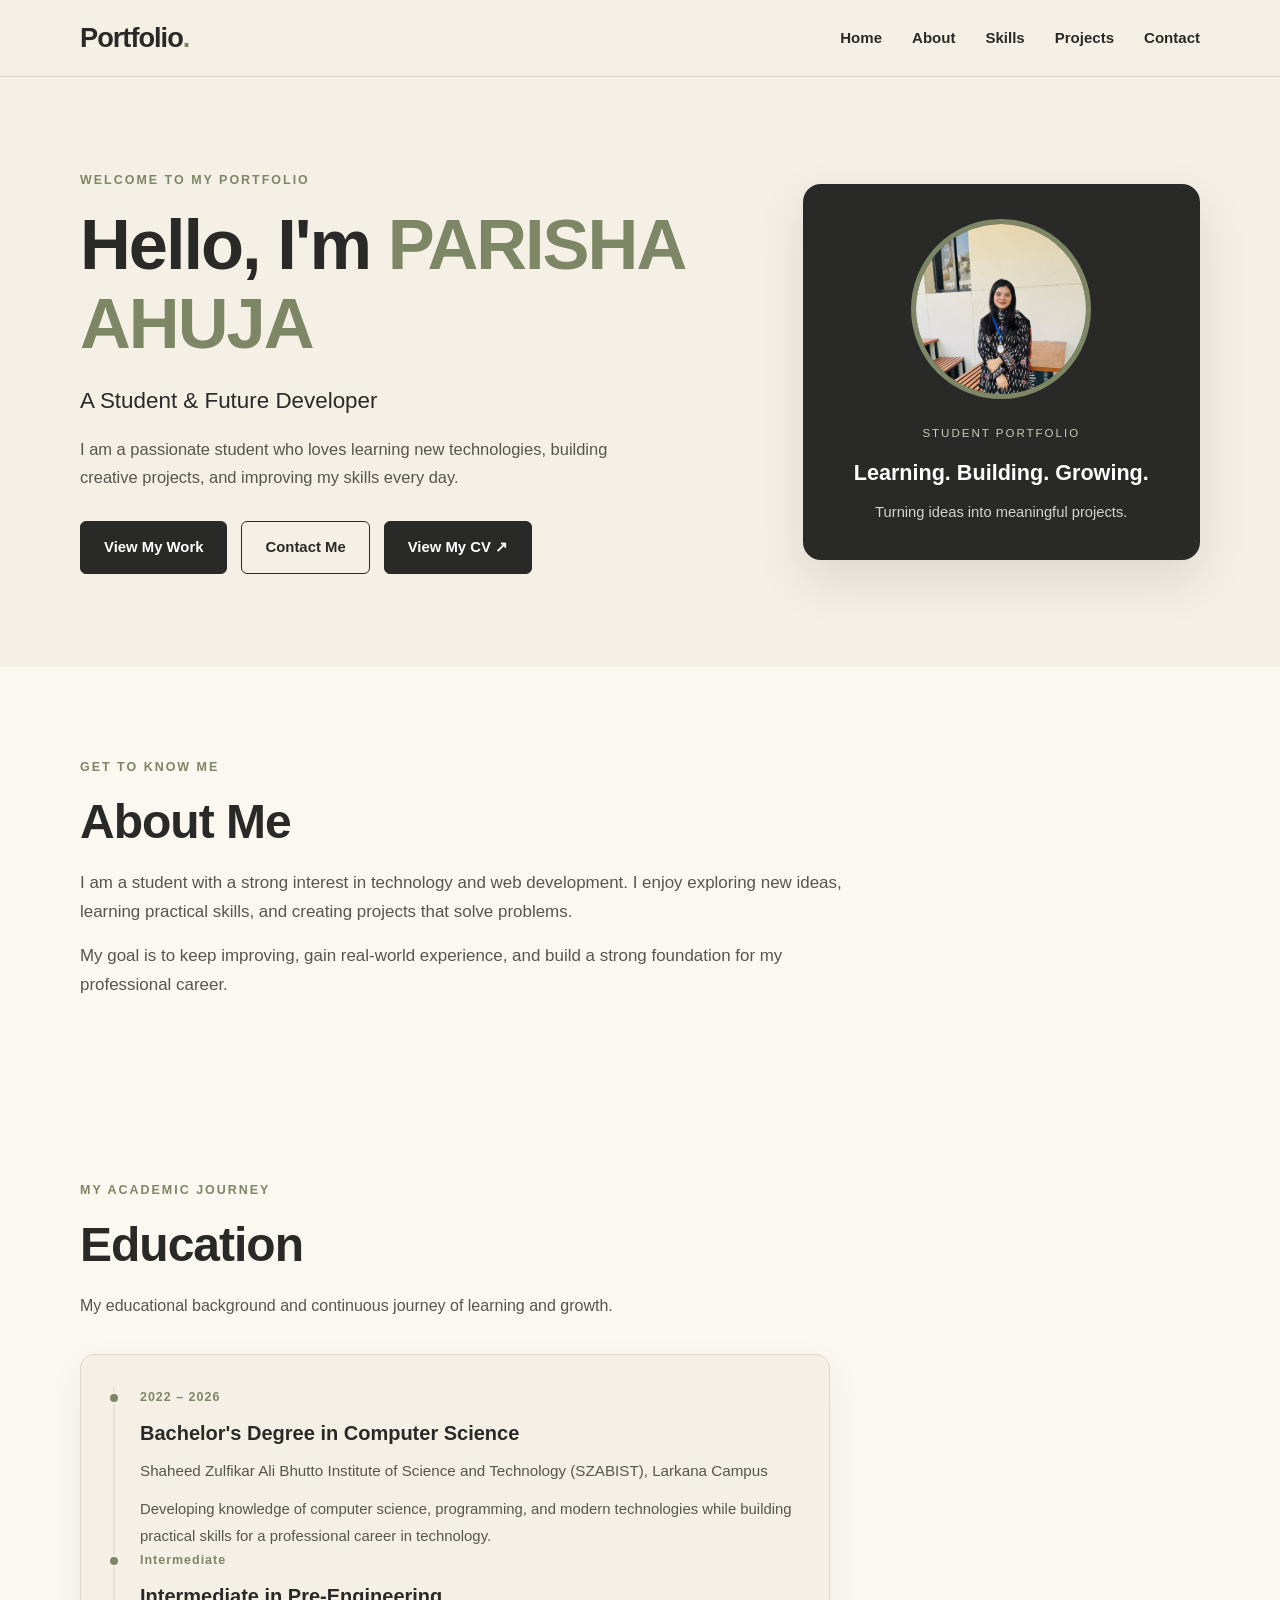
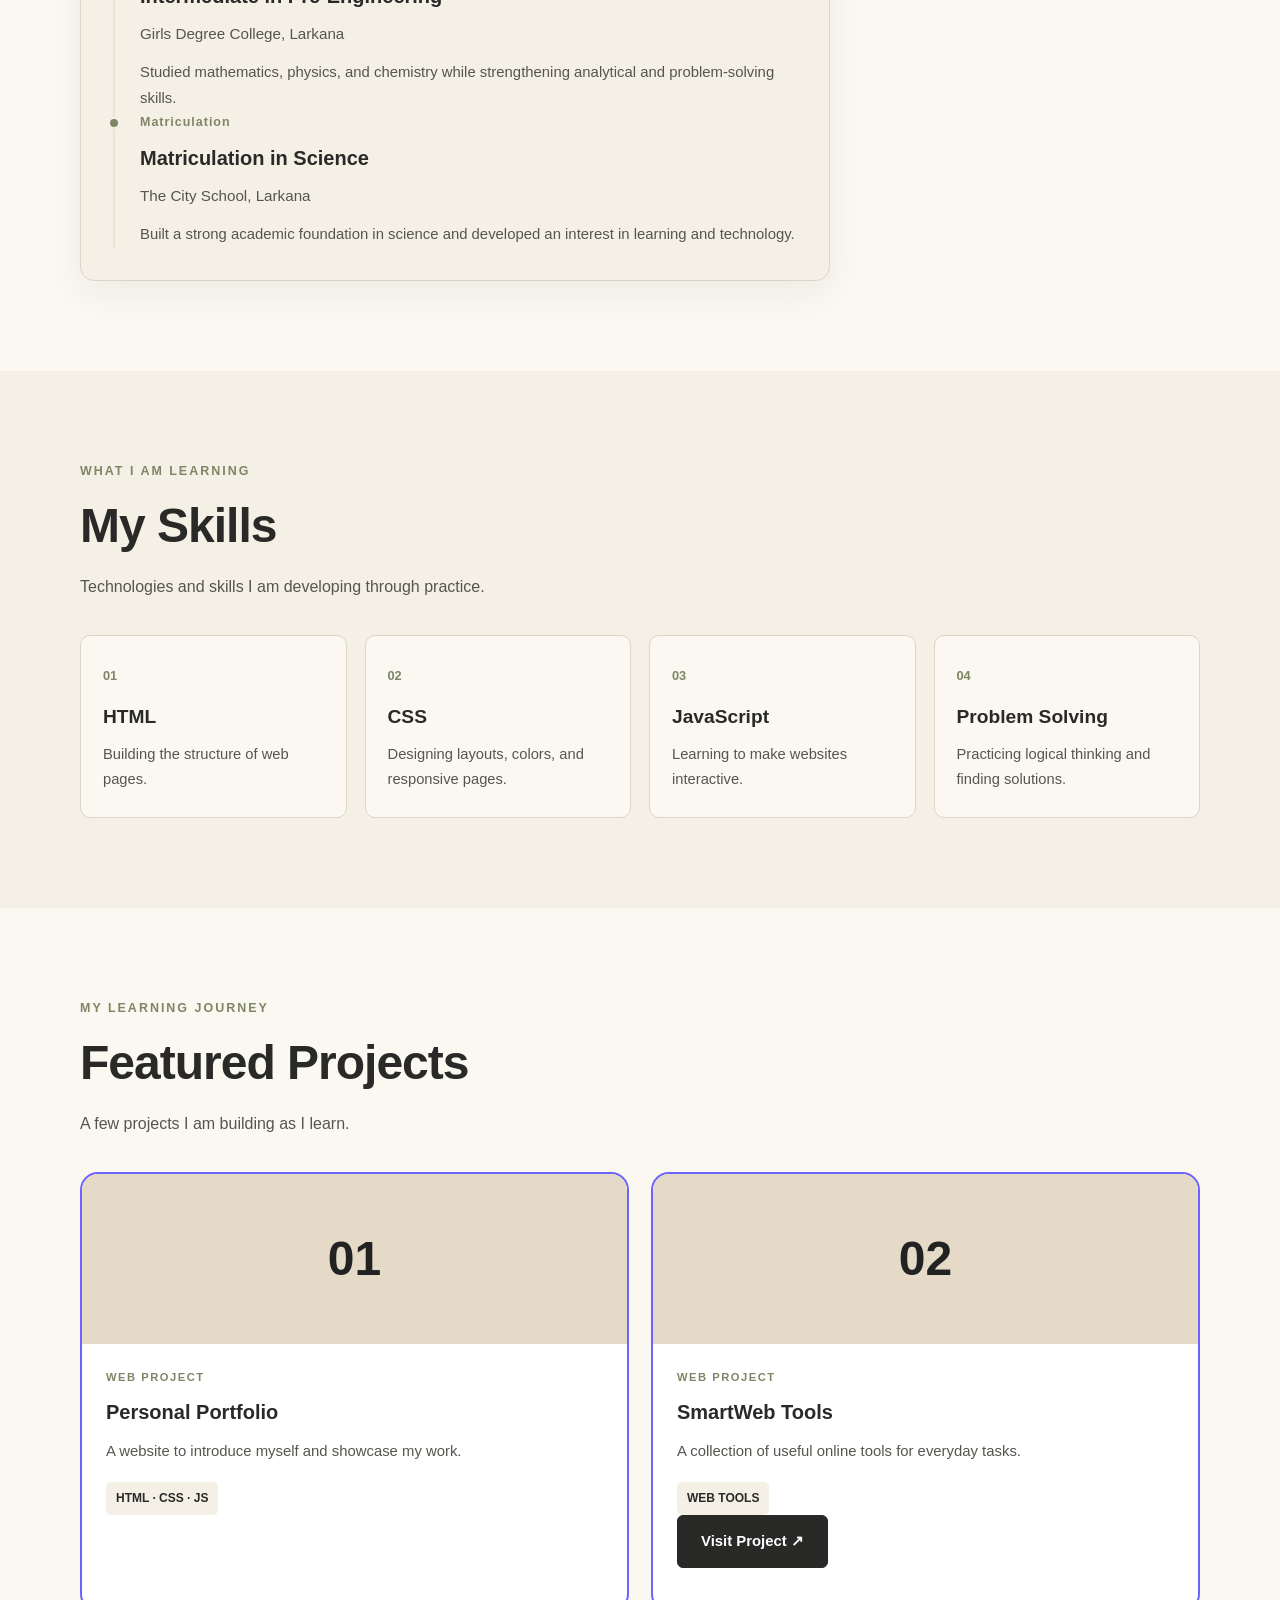
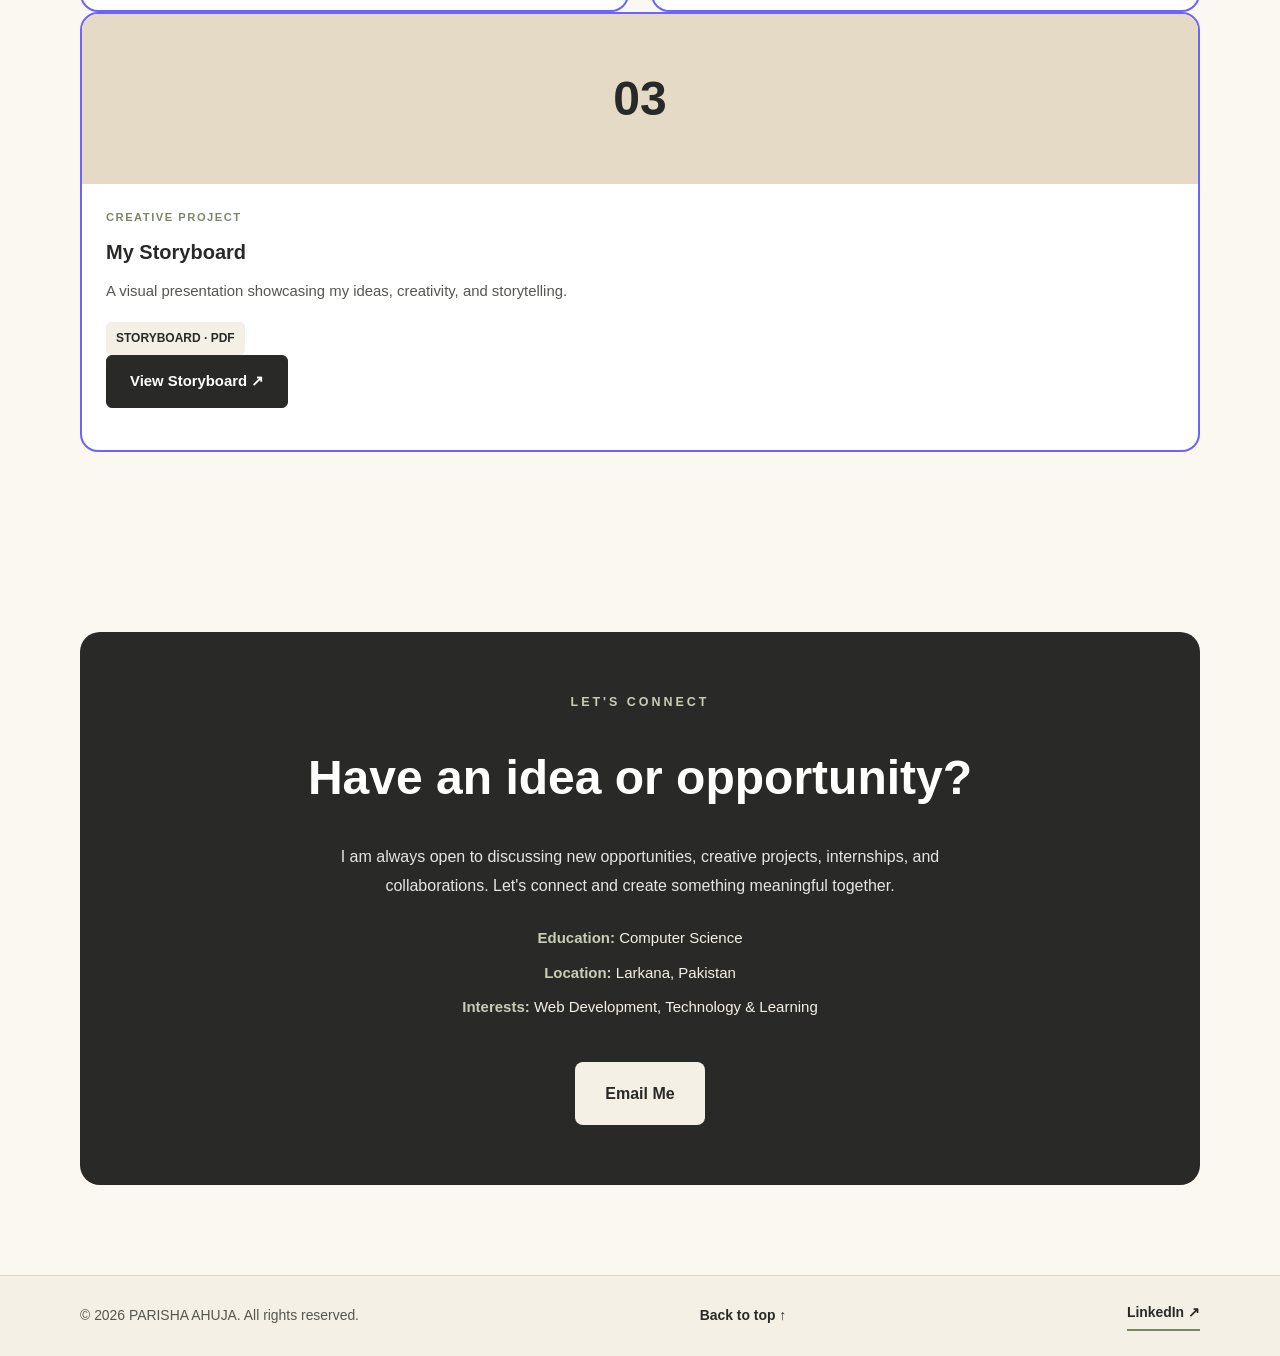
==== commit a8fd50b4: "Update index.html" ====
--- a/index.html
+++ b/index.html
@@ -271,10 +271,10 @@
       creativity, and storytelling.
     </p>
 
-    <span class="project-tag">STORYBOARD · PPT</span>
+    <span class="project-tag">STORYBOARD · PDF</span>
 
     <p>
-      <a href="storyboard.pdf"
+      <a href="StoryBoard.pdf"
          target="_blank"
          rel="noopener noreferrer"
          class="btn btn-dark">
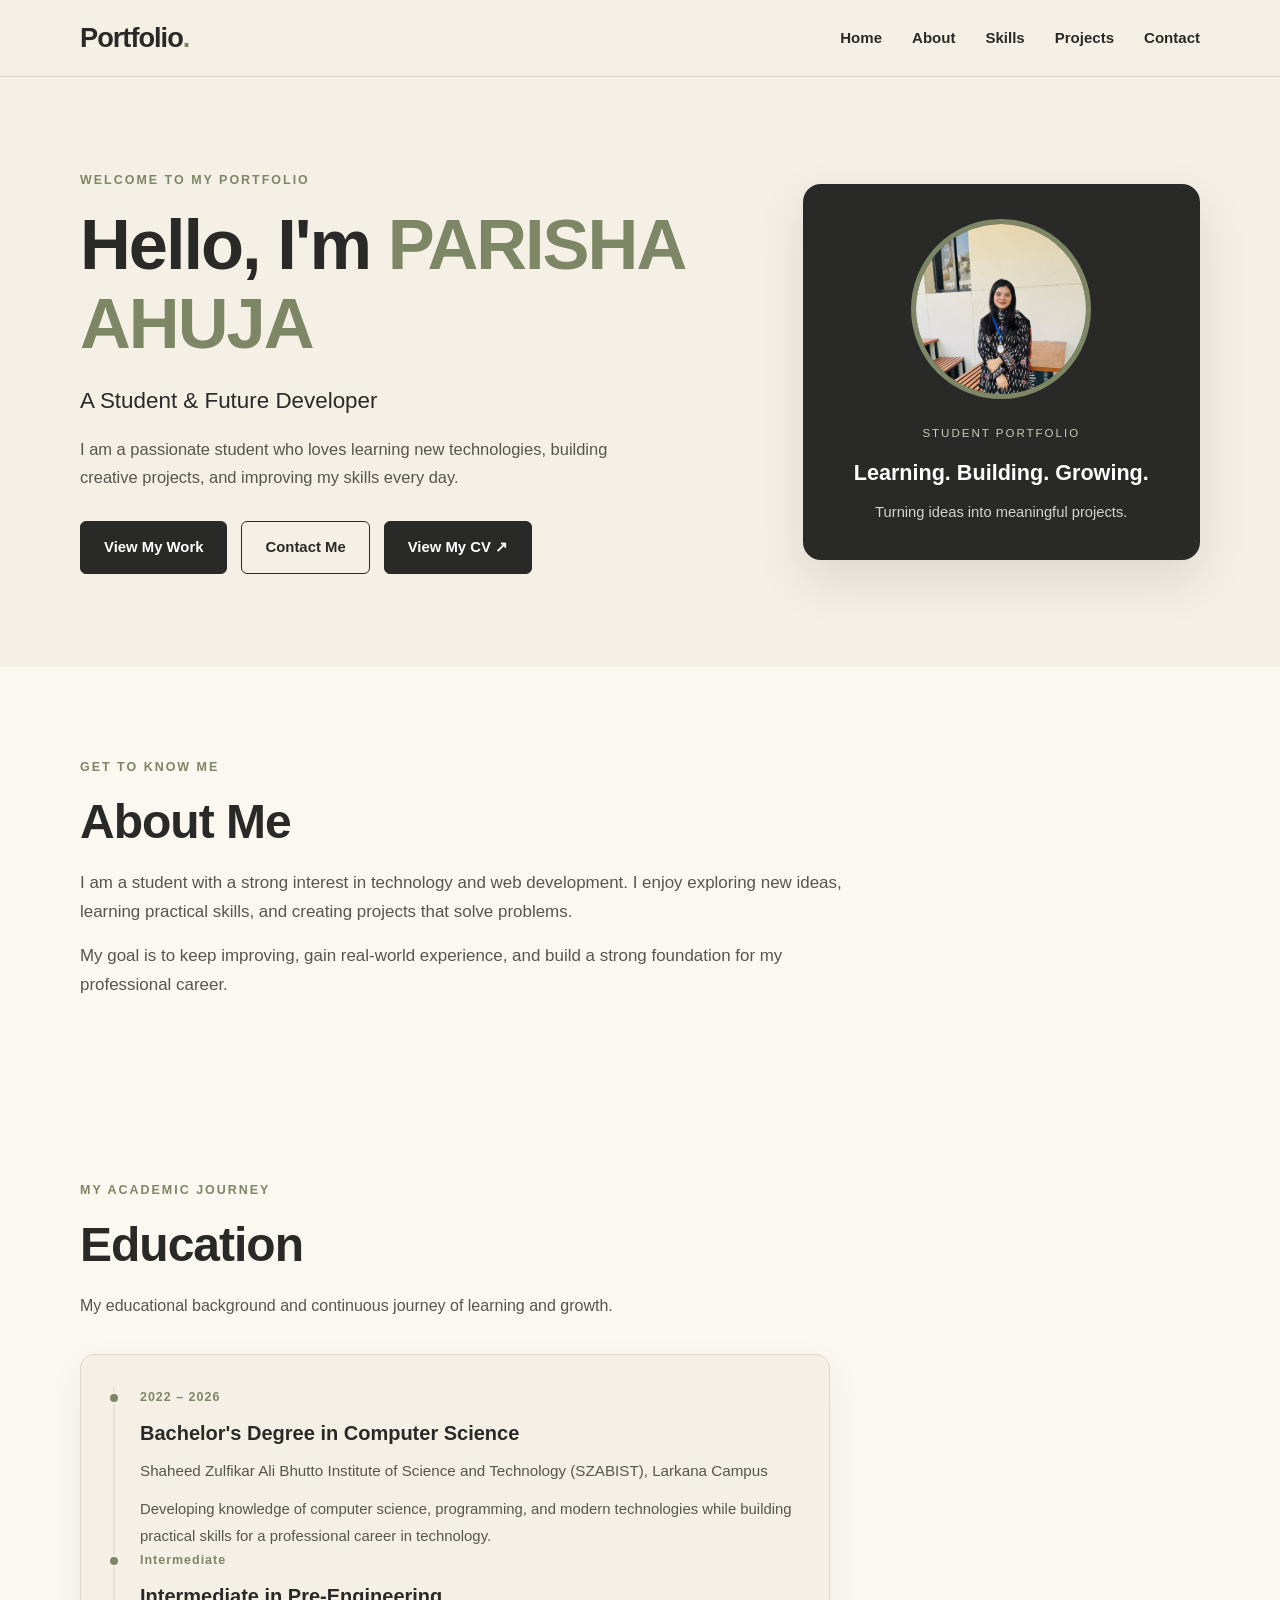
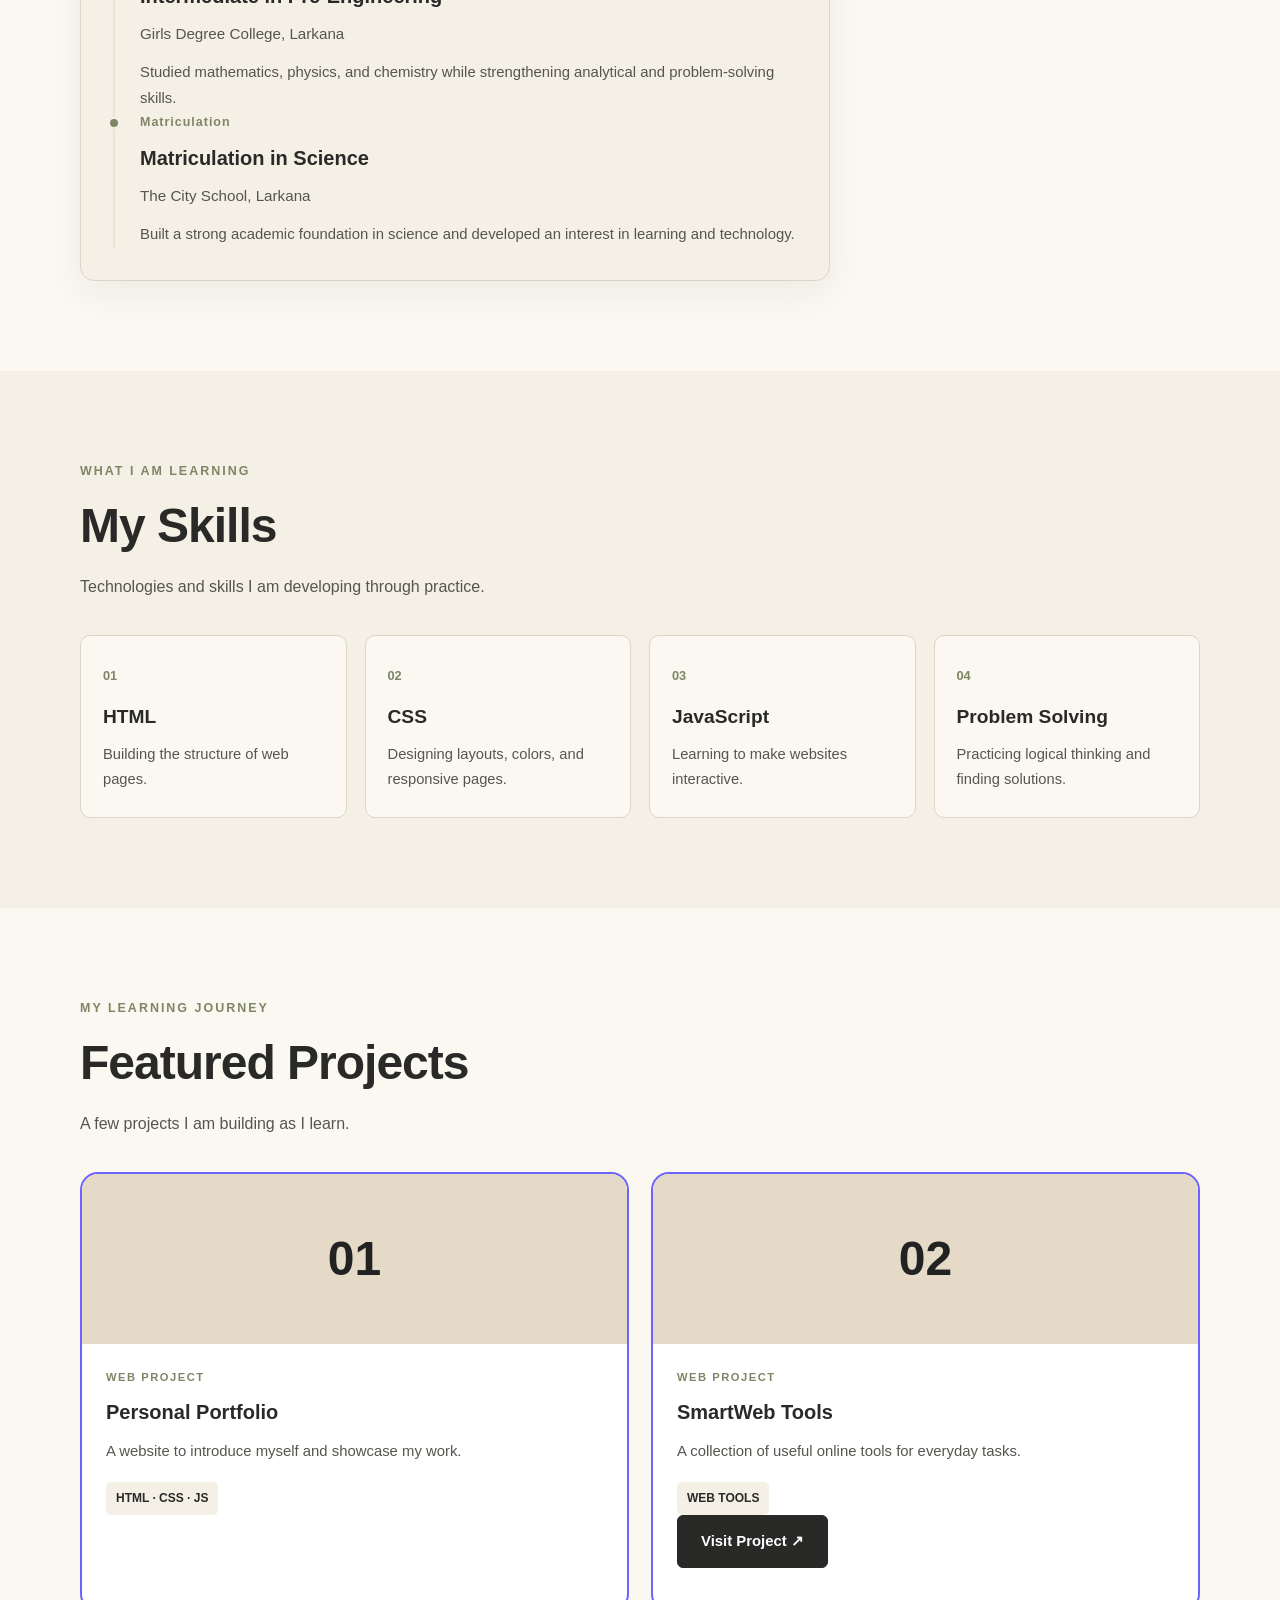
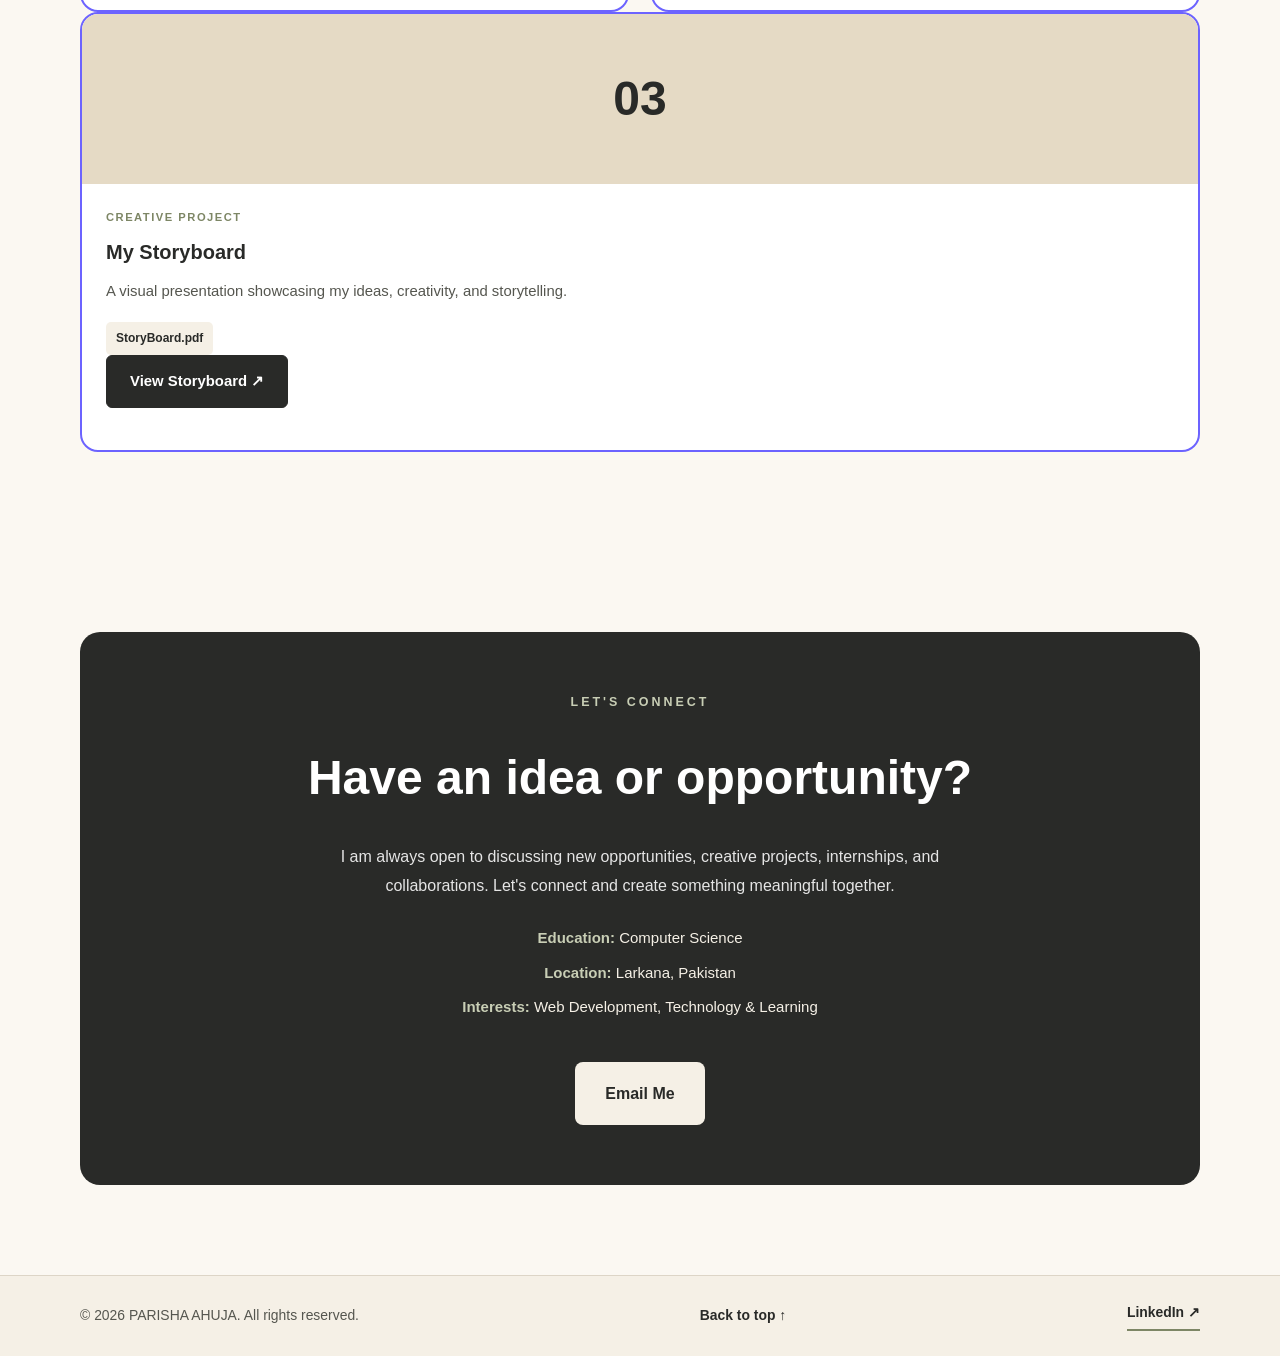
==== commit 0d3b53a0: "Update index.html" ====
--- a/index.html
+++ b/index.html
@@ -271,7 +271,7 @@
       creativity, and storytelling.
     </p>
 
-    <span class="project-tag">STORYBOARD · PDF</span>
+    <span class="project-tag">StoryBoard.pdf</span>
 
     <p>
       <a href="StoryBoard.pdf"
